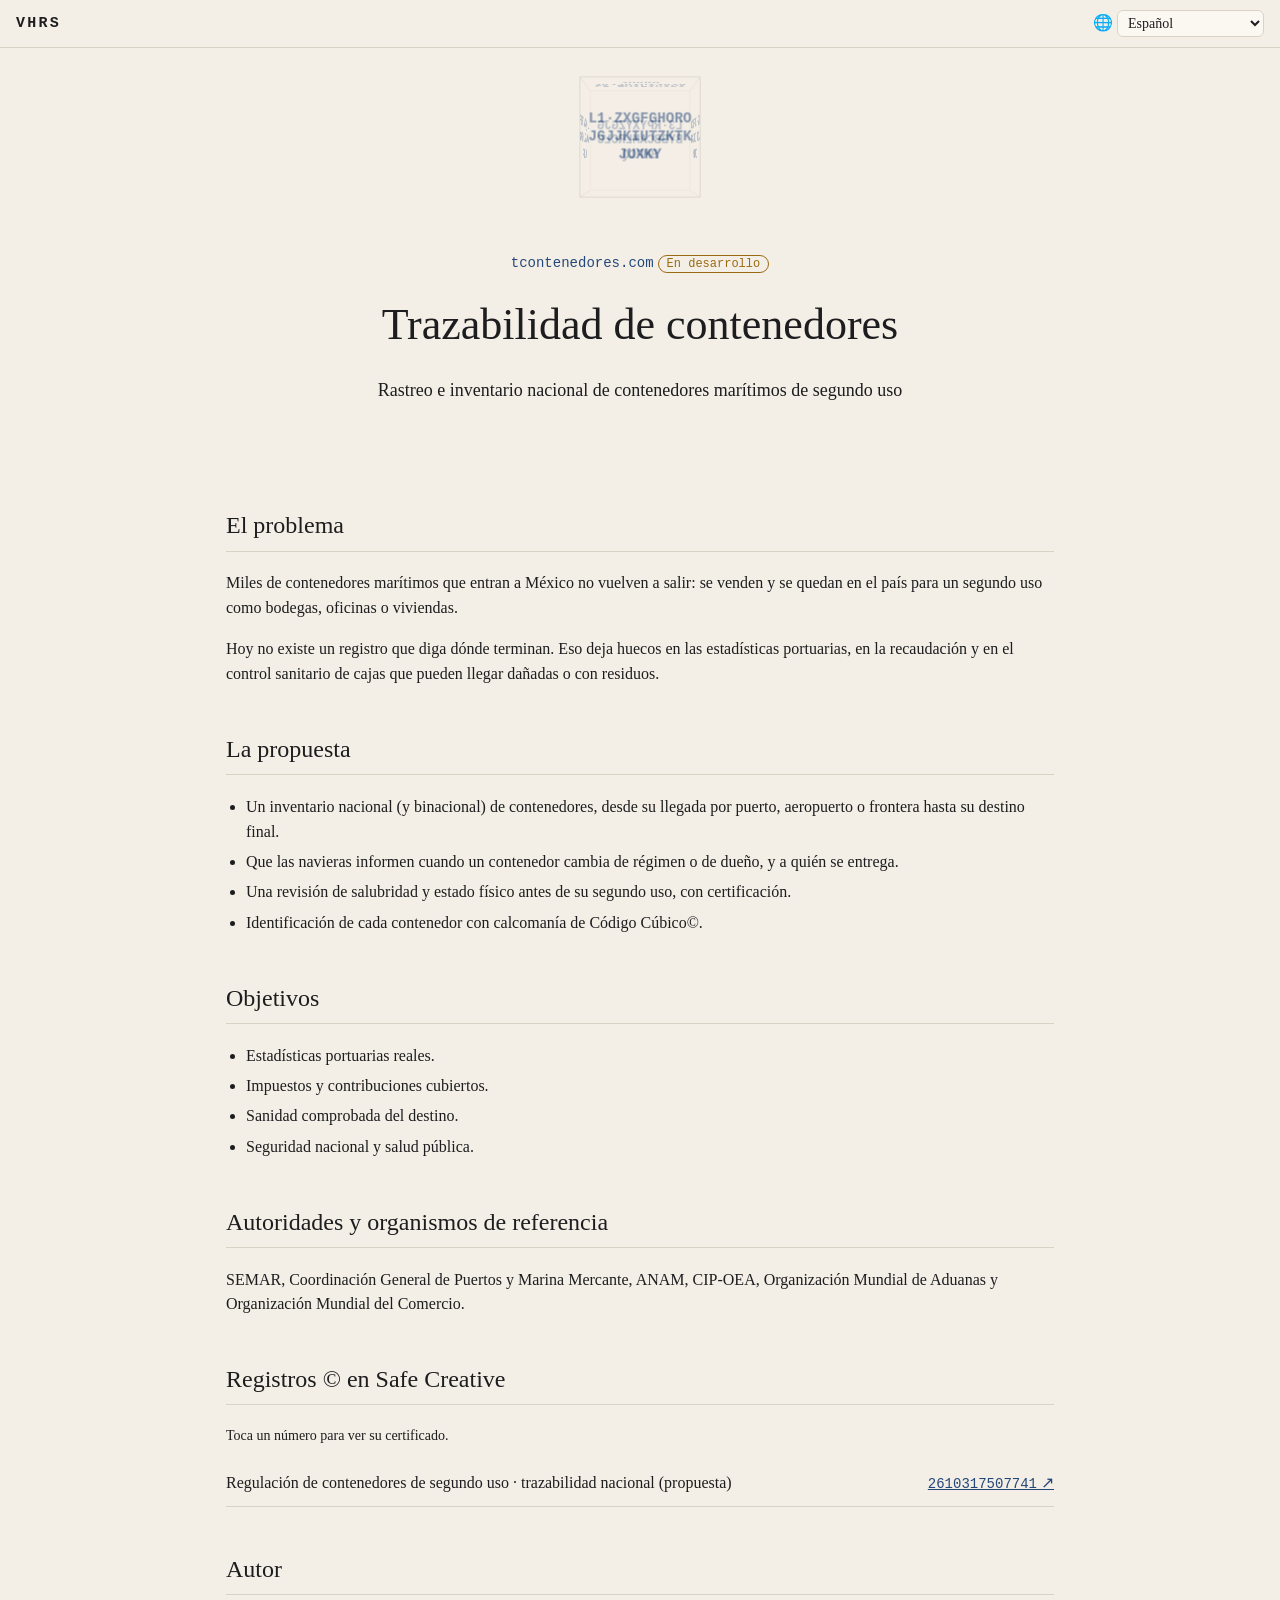
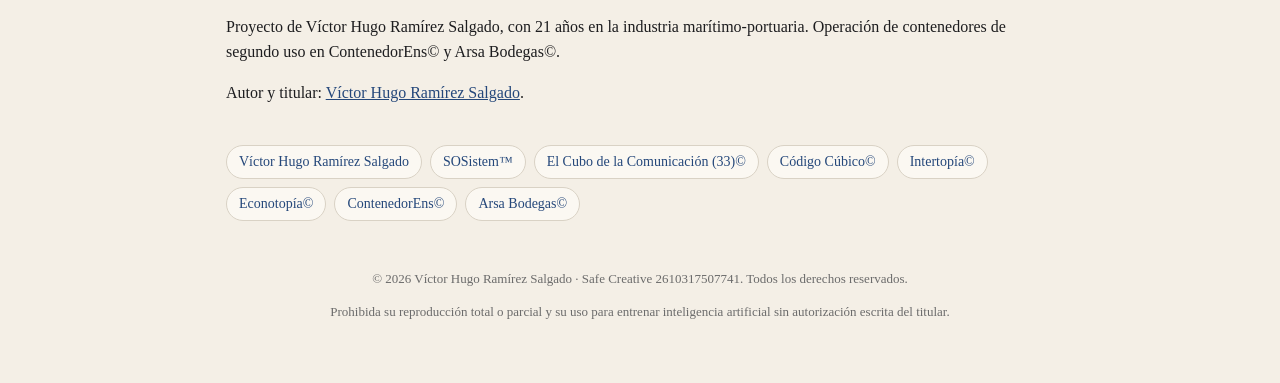
==== index.html @ fba33b01 "Sitio completo de tcontenedores: información del proyecto, registros © en Safe Creative, Morse, idio" ====
<!doctype html>
<html lang="es">
<head>
<meta charset="utf-8">
<meta name="viewport" content="width=device-width,initial-scale=1">
<title>Trazabilidad de contenedores</title>
<meta name="description" content="Trazabilidad de contenedores: propuesta de sistema nacional de rastreo e inventario de contenedores marítimos no retornados (segundo uso) en México. Obra de Víctor Hugo Ramírez Salgado.">
<meta name="author" content="Víctor Hugo Ramírez Salgado">
<link rel="canonical" href="https://tcontenedores.com/">
<meta property="og:type" content="website"><meta property="og:url" content="https://tcontenedores.com/">
<meta property="og:title" content="Trazabilidad de contenedores"><meta property="og:description" content="Rastreo e inventario nacional de contenedores marítimos de segundo uso">
<meta name="twitter:card" content="summary">
<link rel="stylesheet" href="estilo.css">
<script type="application/ld+json">{"@context": "https://schema.org", "@type": "CreativeWork", "name": "Trazabilidad de contenedores", "description": "Trazabilidad de contenedores: propuesta de sistema nacional de rastreo e inventario de contenedores marítimos no retornados (segundo uso) en México. Obra de Víctor Hugo Ramírez Salgado.", "url": "https://tcontenedores.com/", "author": {"@type": "Person", "name": "Víctor Hugo Ramírez Salgado", "url": "https://victorhugoramirezsalgado.com"}, "copyrightHolder": {"@type": "Person", "name": "Víctor Hugo Ramírez Salgado"}, "copyrightYear": 2026, "inLanguage": "es"}</script>
</head>
<body>
<header class="barra">
  <a class="marca" href="https://victorhugoramirezsalgado.com" title="Panel del autor">VHRS</a>
  <label class="idioma">🌐 <select id="idioma" aria-label="Idioma"><option value="">Español</option>
<optgroup label="ONU"><option value="en">English</option><option value="fr">Français</option><option value="ar">العربية</option><option value="zh-CN">中文</option><option value="ru">Русский</option></optgroup>
<optgroup label="Europa"><option value="pt">Português</option><option value="de">Deutsch</option><option value="it">Italiano</option><option value="nl">Nederlands</option><option value="pl">Polski</option><option value="uk">Українська</option><option value="el">Ελληνικά</option><option value="sv">Svenska</option><option value="ro">Română</option><option value="ca">Català</option><option value="eu">Euskara</option><option value="gl">Galego</option></optgroup>
<optgroup label="Asia"><option value="ja">日本語</option><option value="ko">한국어</option><option value="hi">हिन्दी</option><option value="vi">Tiếng Việt</option><option value="th">ไทย</option><option value="id">Bahasa Indonesia</option><option value="tr">Türkçe</option><option value="he">עברית</option><option value="fa">فارسی</option></optgroup>
<optgroup label="Regionales"><option value="yua">Maya yucateco</option><option value="nhe">Náhuatl</option></optgroup></select></label>
</header>
<main data-nombre="Trazabilidad de contenedores">
  <section class="portada">
    <div class="esc"><div class="cubo"><div class="cara"></div><div class="cara"></div><div class="cara"></div><div class="cara"></div><div class="cara"></div><div class="cara"></div></div></div>
    <p><code>tcontenedores.com</code> <span class="estatus dev">En desarrollo</span></p>
    <h1 data-morse="TRAZABILIDAD" title="Toca para oír en Morse">Trazabilidad de contenedores</h1>
    <p class="lema">Rastreo e inventario nacional de contenedores marítimos de segundo uso</p>
    <p class="morse-linea" id="morse" aria-live="polite"></p>
  </section>
  <section><h2>El problema</h2><p>Miles de contenedores marítimos que entran a México no vuelven a salir: se venden y se quedan en el país para un segundo uso como bodegas, oficinas o viviendas.</p><p>Hoy no existe un registro que diga dónde terminan. Eso deja huecos en las estadísticas portuarias, en la recaudación y en el control sanitario de cajas que pueden llegar dañadas o con residuos.</p></section><section><h2>La propuesta</h2><ul class="puntos"><li>Un inventario nacional (y binacional) de contenedores, desde su llegada por puerto, aeropuerto o frontera hasta su destino final.</li><li>Que las navieras informen cuando un contenedor cambia de régimen o de dueño, y a quién se entrega.</li><li>Una revisión de salubridad y estado físico antes de su segundo uso, con certificación.</li><li>Identificación de cada contenedor con calcomanía de Código Cúbico©.</li></ul></section><section><h2>Objetivos</h2><ul class="puntos"><li>Estadísticas portuarias reales.</li><li>Impuestos y contribuciones cubiertos.</li><li>Sanidad comprobada del destino.</li><li>Seguridad nacional y salud pública.</li></ul></section><section><h2>Autoridades y organismos de referencia</h2><p>SEMAR, Coordinación General de Puertos y Marina Mercante, ANAM, CIP-OEA, Organización Mundial de Aduanas y Organización Mundial del Comercio.</p></section>
  <section><h2>Registros © en Safe Creative</h2>
    <p class="nota">Toca un número para ver su certificado.</p>
    <ul class="tabla"><li><span>Regulación de contenedores de segundo uso · trazabilidad nacional (propuesta)</span><a href="https://www.safecreative.org/work/2610317507741" target="_blank" rel="noopener"><code>2610317507741</code> ↗</a></li></ul></section>
  <section><h2>Autor</h2>
    <p>Proyecto de Víctor Hugo Ramírez Salgado, con 21 años en la industria marítimo-portuaria. Operación de contenedores de segundo uso en ContenedorEns© y Arsa Bodegas©.</p>
    <p>Autor y titular: <a href="https://victorhugoramirezsalgado.com">Víctor Hugo Ramírez Salgado</a>.</p></section>
  <nav class="red" aria-label="Proyectos relacionados"><a href="https://victorhugoramirezsalgado.com">Víctor Hugo Ramírez Salgado</a><a href="https://sosistem.com">SOSistem™</a><a href="https://cubo33.com">El Cubo de la Comunicación (33)©</a><a href="https://codigocubico.com">Código Cúbico©</a><a href="https://xn--intertopa-n5a.com">Intertopía©</a><a href="https://xn--econotopa-n5a.com">Econotopía©</a><a href="https://contenedorens.com">ContenedorEns©</a><a href="https://arsabodegas.com">Arsa Bodegas©</a></nav>
  <footer>
    <p>© 2026 Víctor Hugo Ramírez Salgado · Safe Creative 2610317507741. Todos los derechos reservados.</p>
    <p>Prohibida su reproducción total o parcial y su uso para entrenar inteligencia artificial sin autorización escrita del titular.</p>
  </footer>
</main>
<script src="cubo.js"></script>
<script src="sitio.js"></script>
</body>
</html>
---- estilo.css ----
/* © 2026 Víctor Hugo Ramírez Salgado */
:root{--bg:#f4efe6;--ink:#1d1d1f;--mut:#6b6b6b;--acc:#24477a;--line:#d9d2c5;--card:#fbf8f2;--ok:#2f7d4f;--dev:#9a6a12;--prep:#6b6b6b}
@media (prefers-color-scheme:dark){:root{--bg:#14171a;--ink:#eceae4;--mut:#9a9a9a;--acc:#8fb0e0;--line:#2c3036;--card:#1b1f23;--ok:#6fc496;--dev:#e0b25c;--prep:#9a9a9a}}
*{box-sizing:border-box}
html{scroll-behavior:smooth}
body{margin:0;background:var(--bg);color:var(--ink);font:16px/1.55 Georgia,serif}
a{color:var(--acc)}
.barra{position:sticky;top:0;z-index:5;display:flex;justify-content:space-between;align-items:center;padding:10px 16px;background:color-mix(in srgb,var(--bg) 90%,transparent);backdrop-filter:blur(6px);border-bottom:1px solid var(--line)}
.marca{font:600 15px ui-monospace,monospace;letter-spacing:.15em;cursor:pointer}
.idioma select{font:inherit;font-size:14px;background:var(--card);color:var(--ink);border:1px solid var(--line);border-radius:6px;padding:4px 6px;max-width:160px}
main{max-width:860px;margin:0 auto;padding:0 16px 48px}
.portada{text-align:center;padding:28px 0 8px}
h1{font-weight:400;font-size:clamp(28px,6vw,44px);margin:.2em 0;cursor:pointer}
h2{font-weight:400;font-size:24px;border-bottom:1px solid var(--line);padding-bottom:6px;margin-top:44px}
h3{font-size:17px;margin:0;cursor:pointer}
p{color:var(--mut)}
.morse-linea{font:13px ui-monospace,monospace;color:var(--acc);min-height:1.5em;word-break:break-word}
.pestanas{display:flex;flex-wrap:wrap;justify-content:center;gap:8px;margin-top:12px}
.pestanas a{text-decoration:none;border:1px solid var(--line);border-radius:999px;padding:5px 12px;font-size:14px;background:var(--card)}
.esc{perspective:600px;height:150px;margin:8px auto 16px}
.cubo{width:110px;height:110px;margin:auto;position:relative;transform-style:preserve-3d;animation:g 18s linear infinite}
.cara{position:absolute;inset:0;border:1px solid var(--line);display:grid;place-items:center;font:600 13px/1.2 ui-monospace,monospace;color:var(--acc);opacity:.55;background:color-mix(in srgb,var(--bg) 85%,transparent);word-break:break-all;padding:6px}
@keyframes g{to{transform:rotateX(360deg) rotateY(720deg)}}
@media (prefers-reduced-motion:reduce){.cubo{animation:none}}
.rejilla{display:grid;grid-template-columns:repeat(auto-fill,minmax(240px,1fr));gap:12px}
.tarjeta{background:var(--card);border:1px solid var(--line);border-radius:10px;padding:14px}
.tarjeta p{margin:.4em 0 .6em;font-size:15px}
.cab{display:flex;justify-content:space-between;align-items:baseline;gap:8px}
.estatus{font:12px ui-monospace,monospace;white-space:nowrap;border:1px solid currentColor;border-radius:999px;padding:1px 8px}
.estatus.ok{color:var(--ok)}.estatus.dev{color:var(--dev)}.estatus.prep{color:var(--prep)}
.linea{list-style:none;padding:0;margin:0}
.linea li{display:grid;grid-template-columns:120px 1fr;gap:12px;padding:10px 0;border-bottom:1px solid var(--line)}
.linea b{font:600 14px ui-monospace,monospace;color:var(--acc)}
.tabla{list-style:none;padding:0;margin:0}
.tabla li{display:flex;justify-content:space-between;flex-wrap:wrap;gap:8px;padding:10px 0;border-bottom:1px solid var(--line)}
.nota{font-size:14px}
code{color:var(--acc);font-size:14px}
footer{margin-top:48px;font-size:13px;text-align:center}
@media (max-width:520px){.linea li{grid-template-columns:1fr;gap:2px}}
.prensa li{align-items:flex-start}.prensa small{color:var(--mut)}
.marca{color:var(--ink);text-decoration:none}
.lema{font-size:18px}
section>p{color:var(--ink)}
.puntos{padding-left:20px;margin:.4em 0}.puntos li{margin:.35em 0}
.red{display:flex;flex-wrap:wrap;gap:8px;margin-top:40px}
.red a{text-decoration:none;border:1px solid var(--line);border-radius:999px;padding:5px 12px;font-size:14px;background:var(--card)}
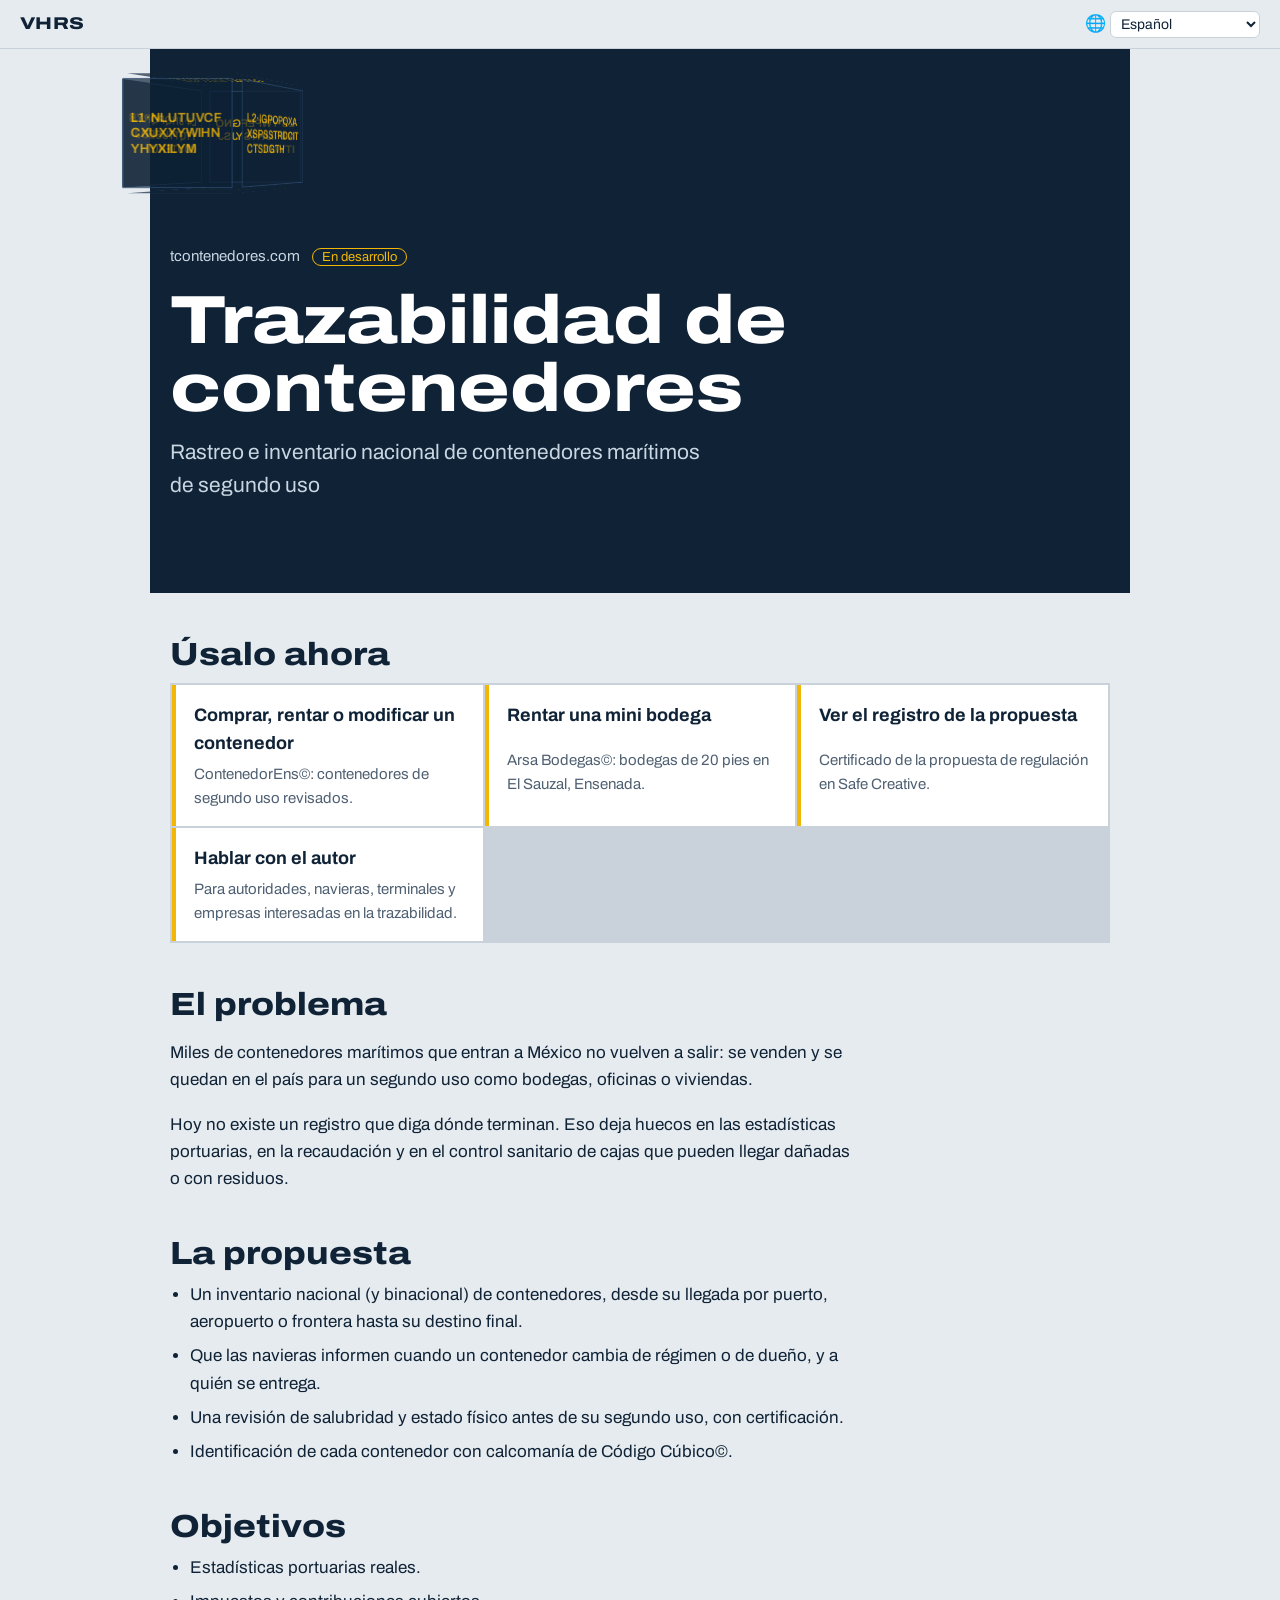
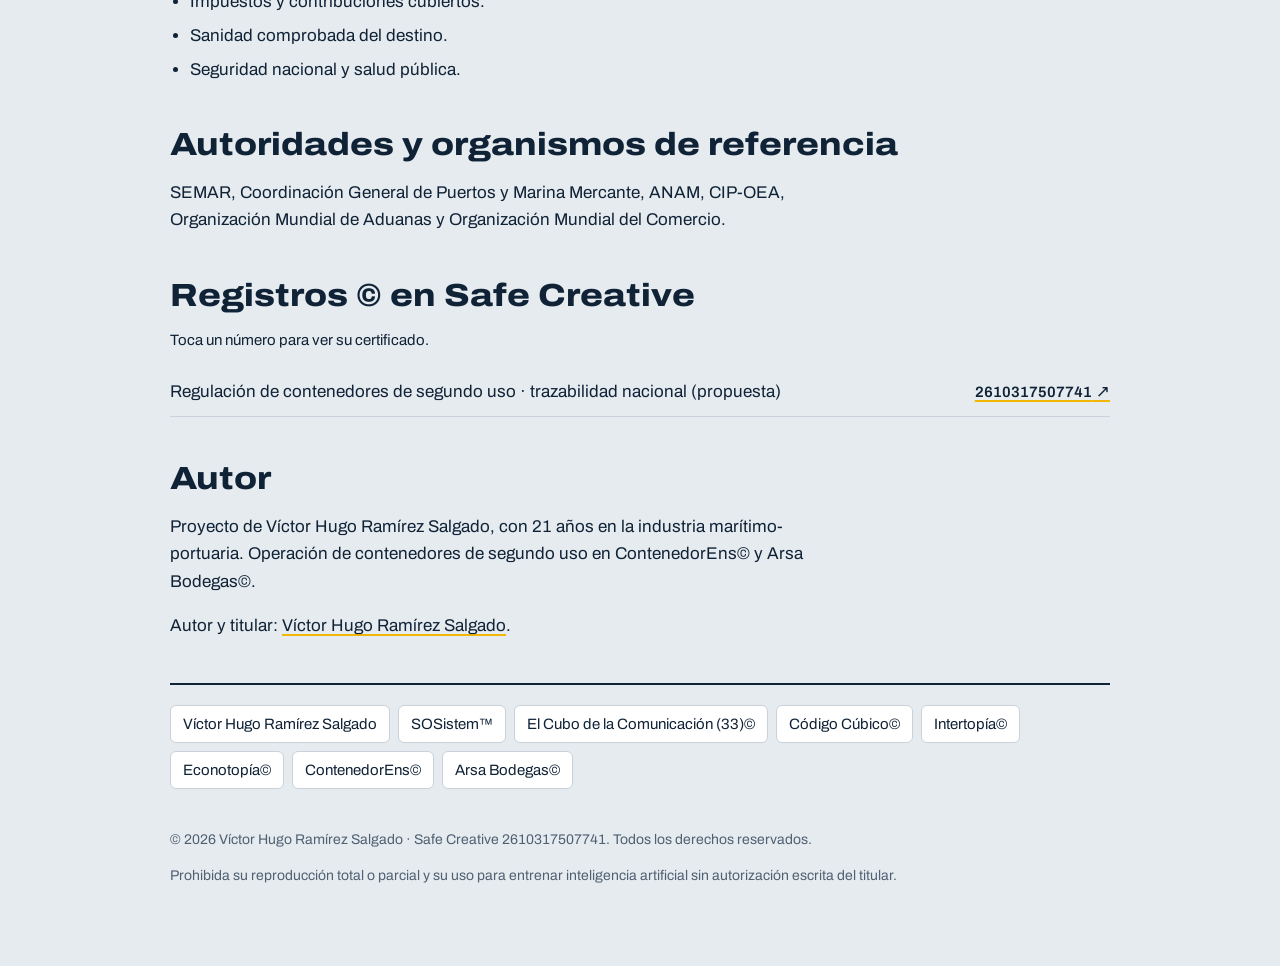
==== commit 4f1cbd4b: "Sitio conectado con las herramientas reales del proyecto («Úsalo ahora») y nueva identidad visual de" ====
--- a/index.html
+++ b/index.html
@@ -10,6 +10,7 @@
 <meta property="og:type" content="website"><meta property="og:url" content="https://tcontenedores.com/">
 <meta property="og:title" content="Trazabilidad de contenedores"><meta property="og:description" content="Rastreo e inventario nacional de contenedores marítimos de segundo uso">
 <meta name="twitter:card" content="summary">
+<link rel="preconnect" href="https://fonts.googleapis.com"><link href="https://fonts.googleapis.com/css2?family=Archivo:wdth,wght@100..125,400..800&display=swap" rel="stylesheet">
 <link rel="stylesheet" href="estilo.css">
 <script type="application/ld+json">{"@context": "https://schema.org", "@type": "CreativeWork", "name": "Trazabilidad de contenedores", "description": "Trazabilidad de contenedores: propuesta de sistema nacional de rastreo e inventario de contenedores marítimos no retornados (segundo uso) en México. Obra de Víctor Hugo Ramírez Salgado.", "url": "https://tcontenedores.com/", "author": {"@type": "Person", "name": "Víctor Hugo Ramírez Salgado", "url": "https://victorhugoramirezsalgado.com"}, "copyrightHolder": {"@type": "Person", "name": "Víctor Hugo Ramírez Salgado"}, "copyrightYear": 2026, "inLanguage": "es"}</script>
 </head>
@@ -30,6 +31,7 @@
     <p class="lema">Rastreo e inventario nacional de contenedores marítimos de segundo uso</p>
     <p class="morse-linea" id="morse" aria-live="polite"></p>
   </section>
+  <section class="usar"><h2>Úsalo ahora</h2><div class="herr"><a class="herr-i" href="https://contenedorens.com" target="_blank" rel="noopener"><b>Comprar, rentar o modificar un contenedor</b><span>ContenedorEns©: contenedores de segundo uso revisados.</span></a><a class="herr-i" href="https://arsabodegas.com" target="_blank" rel="noopener"><b>Rentar una mini bodega</b><span>Arsa Bodegas©: bodegas de 20 pies en El Sauzal, Ensenada.</span></a><a class="herr-i" href="https://www.safecreative.org/work/2610317507741" target="_blank" rel="noopener"><b>Ver el registro de la propuesta</b><span>Certificado de la propuesta de regulación en Safe Creative.</span></a><a class="herr-i" href="https://victorhugoramirezsalgado.com/cv/" target="_blank" rel="noopener"><b>Hablar con el autor</b><span>Para autoridades, navieras, terminales y empresas interesadas en la trazabilidad.</span></a></div></section>
   <section><h2>El problema</h2><p>Miles de contenedores marítimos que entran a México no vuelven a salir: se venden y se quedan en el país para un segundo uso como bodegas, oficinas o viviendas.</p><p>Hoy no existe un registro que diga dónde terminan. Eso deja huecos en las estadísticas portuarias, en la recaudación y en el control sanitario de cajas que pueden llegar dañadas o con residuos.</p></section><section><h2>La propuesta</h2><ul class="puntos"><li>Un inventario nacional (y binacional) de contenedores, desde su llegada por puerto, aeropuerto o frontera hasta su destino final.</li><li>Que las navieras informen cuando un contenedor cambia de régimen o de dueño, y a quién se entrega.</li><li>Una revisión de salubridad y estado físico antes de su segundo uso, con certificación.</li><li>Identificación de cada contenedor con calcomanía de Código Cúbico©.</li></ul></section><section><h2>Objetivos</h2><ul class="puntos"><li>Estadísticas portuarias reales.</li><li>Impuestos y contribuciones cubiertos.</li><li>Sanidad comprobada del destino.</li><li>Seguridad nacional y salud pública.</li></ul></section><section><h2>Autoridades y organismos de referencia</h2><p>SEMAR, Coordinación General de Puertos y Marina Mercante, ANAM, CIP-OEA, Organización Mundial de Aduanas y Organización Mundial del Comercio.</p></section>
   <section><h2>Registros © en Safe Creative</h2>
     <p class="nota">Toca un número para ver su certificado.</p>
--- a/estilo.css
+++ b/estilo.css
@@ -1,46 +1,53 @@
-/* © 2026 Víctor Hugo Ramírez Salgado */
-:root{--bg:#f4efe6;--ink:#1d1d1f;--mut:#6b6b6b;--acc:#24477a;--line:#d9d2c5;--card:#fbf8f2;--ok:#2f7d4f;--dev:#9a6a12;--prep:#6b6b6b}
-@media (prefers-color-scheme:dark){:root{--bg:#14171a;--ink:#eceae4;--mut:#9a9a9a;--acc:#8fb0e0;--line:#2c3036;--card:#1b1f23;--ok:#6fc496;--dev:#e0b25c;--prep:#9a9a9a}}
+/* © 2026 Víctor Hugo Ramírez Salgado — estilo común de los sitios de proyecto (misma identidad que vhrs.com) */
+:root{--marino:#0F2236;--senal:#F2B705;--acero:#7D8C9C;--bg:#E6EBEF;--ink:#0F2236;--mut:#4F6072;--acc:#0F2236;--line:#C9D2DA;--card:#FFFFFF;--ok:#1F8A5B;--dev:#B07A00;--prep:#7D8C9C}
+@media (prefers-color-scheme:dark){:root{--bg:#0B1A2A;--ink:#E6EBEF;--mut:#9AA8B6;--acc:#E6EBEF;--line:#24394F;--card:#11263B;--ok:#5FD39C;--dev:#F2B705;--prep:#9AA8B6}}
 *{box-sizing:border-box}
-html{scroll-behavior:smooth}
-body{margin:0;background:var(--bg);color:var(--ink);font:16px/1.55 Georgia,serif}
-a{color:var(--acc)}
-.barra{position:sticky;top:0;z-index:5;display:flex;justify-content:space-between;align-items:center;padding:10px 16px;background:color-mix(in srgb,var(--bg) 90%,transparent);backdrop-filter:blur(6px);border-bottom:1px solid var(--line)}
-.marca{font:600 15px ui-monospace,monospace;letter-spacing:.15em;cursor:pointer}
-.idioma select{font:inherit;font-size:14px;background:var(--card);color:var(--ink);border:1px solid var(--line);border-radius:6px;padding:4px 6px;max-width:160px}
-main{max-width:860px;margin:0 auto;padding:0 16px 48px}
-.portada{text-align:center;padding:28px 0 8px}
-h1{font-weight:400;font-size:clamp(28px,6vw,44px);margin:.2em 0;cursor:pointer}
-h2{font-weight:400;font-size:24px;border-bottom:1px solid var(--line);padding-bottom:6px;margin-top:44px}
-h3{font-size:17px;margin:0;cursor:pointer}
+html{scroll-behavior:smooth;-webkit-text-size-adjust:100%}
+body{margin:0;background:var(--bg);color:var(--ink);font:400 17px/1.6 "Archivo",system-ui,sans-serif;font-variant-numeric:tabular-nums}
+a{color:inherit;text-decoration-color:var(--senal);text-decoration-thickness:2px;text-underline-offset:3px}
+a:focus-visible,select:focus-visible{outline:3px solid var(--senal);outline-offset:2px}
+.barra{position:sticky;top:0;z-index:5;display:flex;justify-content:space-between;align-items:center;padding:10px 20px;background:color-mix(in srgb,var(--bg) 88%,transparent);backdrop-filter:blur(10px);border-bottom:1px solid var(--line)}
+.marca{font-weight:800;font-stretch:125%;letter-spacing:.02em;color:var(--ink);text-decoration:none;cursor:pointer}
+.idioma select{font:inherit;font-size:14px;background:var(--card);color:var(--ink);border:1px solid var(--line);border-radius:6px;padding:4px 6px;max-width:150px}
+main{max-width:980px;margin:0 auto;padding:0 20px 64px}
+/* Portada en azul marino, con el cubo girando */
+.portada{margin:0 -20px;padding:36px 20px 40px;background:var(--marino);color:#fff;text-align:left}
+.portada code{color:#C9D6E2;font-family:inherit;font-size:15px}
+.portada .estatus{margin-left:8px}
+.portada .estatus.ok{color:#5FD39C}.portada .estatus.dev{color:var(--senal)}.portada .estatus.prep{color:#C9D6E2}
+h1{font-weight:800;font-stretch:122%;font-size:clamp(34px,7vw,68px);line-height:1;margin:.2em 0;cursor:pointer}
+.lema{font-size:clamp(17px,2.4vw,21px);color:#C9D6E2!important;max-width:46ch;margin:12px 0 0}
+.morse-linea{color:var(--senal)!important;font-size:14px;min-height:1.6em;word-break:break-word}
+h2{font-weight:800;font-stretch:115%;font-size:clamp(24px,3.6vw,32px);line-height:1.1;margin:44px 0 10px}
+h3{font-size:18px;margin:0;cursor:pointer}
 p{color:var(--mut)}
-.morse-linea{font:13px ui-monospace,monospace;color:var(--acc);min-height:1.5em;word-break:break-word}
-.pestanas{display:flex;flex-wrap:wrap;justify-content:center;gap:8px;margin-top:12px}
-.pestanas a{text-decoration:none;border:1px solid var(--line);border-radius:999px;padding:5px 12px;font-size:14px;background:var(--card)}
-.esc{perspective:600px;height:150px;margin:8px auto 16px}
-.cubo{width:110px;height:110px;margin:auto;position:relative;transform-style:preserve-3d;animation:g 18s linear infinite}
-.cara{position:absolute;inset:0;border:1px solid var(--line);display:grid;place-items:center;font:600 13px/1.2 ui-monospace,monospace;color:var(--acc);opacity:.55;background:color-mix(in srgb,var(--bg) 85%,transparent);word-break:break-all;padding:6px}
+section>p{color:var(--ink);max-width:68ch}
+.esc{perspective:600px;height:140px;margin:0 0 12px}
+.cubo{width:100px;height:100px;position:relative;transform-style:preserve-3d;animation:g 18s linear infinite}
+.cara{position:absolute;inset:0;border:1px solid #2B4A6B;display:grid;place-items:center;font:600 12px/1.2 "Archivo",sans-serif;color:var(--senal);opacity:.8;background:rgba(15,34,54,.85);word-break:break-all;padding:6px}
 @keyframes g{to{transform:rotateX(360deg) rotateY(720deg)}}
 @media (prefers-reduced-motion:reduce){.cubo{animation:none}}
+/* Úsalo ahora: herramientas reales */
+.herr{display:grid;grid-template-columns:repeat(auto-fill,minmax(250px,1fr));gap:2px;background:var(--line);border:2px solid var(--line)}
+.herr-i{display:grid;gap:4px;background:var(--card);padding:16px 18px;text-decoration:none;border-left:4px solid var(--senal)}
+.herr-i b{font-size:18px}
+.herr-i span{color:var(--mut);font-size:15px}
+.herr-i:hover{background:color-mix(in srgb,var(--senal) 14%,var(--card))}
+.estatus{font-size:13px;white-space:nowrap;border:1.5px solid currentColor;border-radius:999px;padding:1px 9px}
+.estatus.ok{color:var(--ok)}.estatus.dev{color:var(--dev)}.estatus.prep{color:var(--prep)}
+.tabla{list-style:none;padding:0;margin:0}
+.tabla li{display:flex;justify-content:space-between;align-items:baseline;flex-wrap:wrap;gap:6px 16px;padding:11px 0;border-bottom:1px solid var(--line)}
+.tabla code{font-family:inherit;font-weight:600;font-size:15px}
+.nota{font-size:15px}
+.puntos{padding-left:20px;margin:.4em 0;max-width:68ch}.puntos li{margin:.4em 0}
+.red{display:flex;flex-wrap:wrap;gap:8px;margin-top:44px;padding-top:20px;border-top:2px solid var(--ink)}
+.red a{text-decoration:none;border:1.5px solid var(--line);border-radius:6px;padding:6px 12px;font-size:15px;background:var(--card)}
+.red a:hover{border-color:var(--senal)}
+footer{margin-top:40px;font-size:14px;color:var(--mut)}
+/* compatibilidad con páginas anteriores */
 .rejilla{display:grid;grid-template-columns:repeat(auto-fill,minmax(240px,1fr));gap:12px}
-.tarjeta{background:var(--card);border:1px solid var(--line);border-radius:10px;padding:14px}
-.tarjeta p{margin:.4em 0 .6em;font-size:15px}
+.tarjeta{background:var(--card);border:1px solid var(--line);padding:14px}
 .cab{display:flex;justify-content:space-between;align-items:baseline;gap:8px}
-.estatus{font:12px ui-monospace,monospace;white-space:nowrap;border:1px solid currentColor;border-radius:999px;padding:1px 8px}
-.estatus.ok{color:var(--ok)}.estatus.dev{color:var(--dev)}.estatus.prep{color:var(--prep)}
-.linea{list-style:none;padding:0;margin:0}
-.linea li{display:grid;grid-template-columns:120px 1fr;gap:12px;padding:10px 0;border-bottom:1px solid var(--line)}
-.linea b{font:600 14px ui-monospace,monospace;color:var(--acc)}
-.tabla{list-style:none;padding:0;margin:0}
-.tabla li{display:flex;justify-content:space-between;flex-wrap:wrap;gap:8px;padding:10px 0;border-bottom:1px solid var(--line)}
-.nota{font-size:14px}
-code{color:var(--acc);font-size:14px}
-footer{margin-top:48px;font-size:13px;text-align:center}
+.linea{list-style:none;padding:0;margin:0}.linea li{display:grid;grid-template-columns:120px 1fr;gap:12px;padding:10px 0;border-bottom:1px solid var(--line)}
+.familia{font-size:18px;margin:24px 0 4px;padding-left:12px;border-left:4px solid var(--senal)}
 @media (max-width:520px){.linea li{grid-template-columns:1fr;gap:2px}}
-.prensa li{align-items:flex-start}.prensa small{color:var(--mut)}
-.marca{color:var(--ink);text-decoration:none}
-.lema{font-size:18px}
-section>p{color:var(--ink)}
-.puntos{padding-left:20px;margin:.4em 0}.puntos li{margin:.35em 0}
-.red{display:flex;flex-wrap:wrap;gap:8px;margin-top:40px}
-.red a{text-decoration:none;border:1px solid var(--line);border-radius:999px;padding:5px 12px;font-size:14px;background:var(--card)}
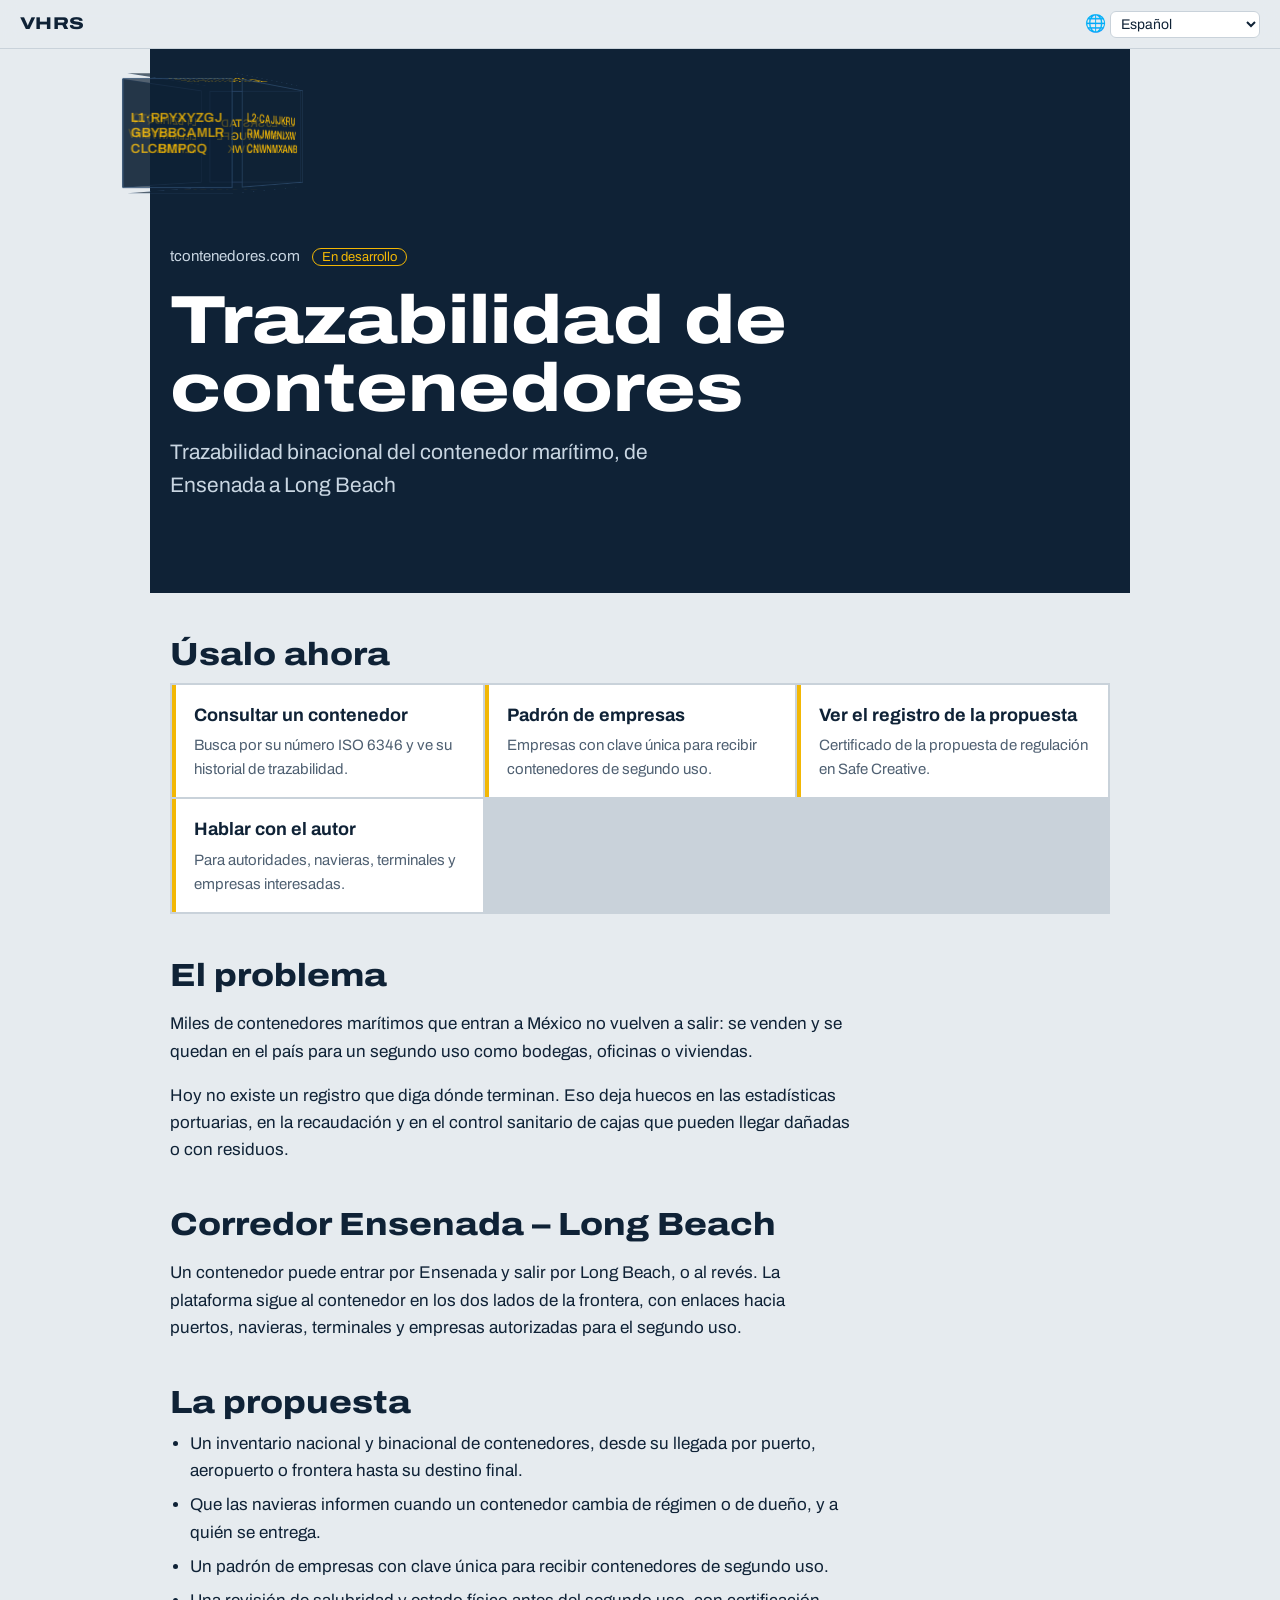
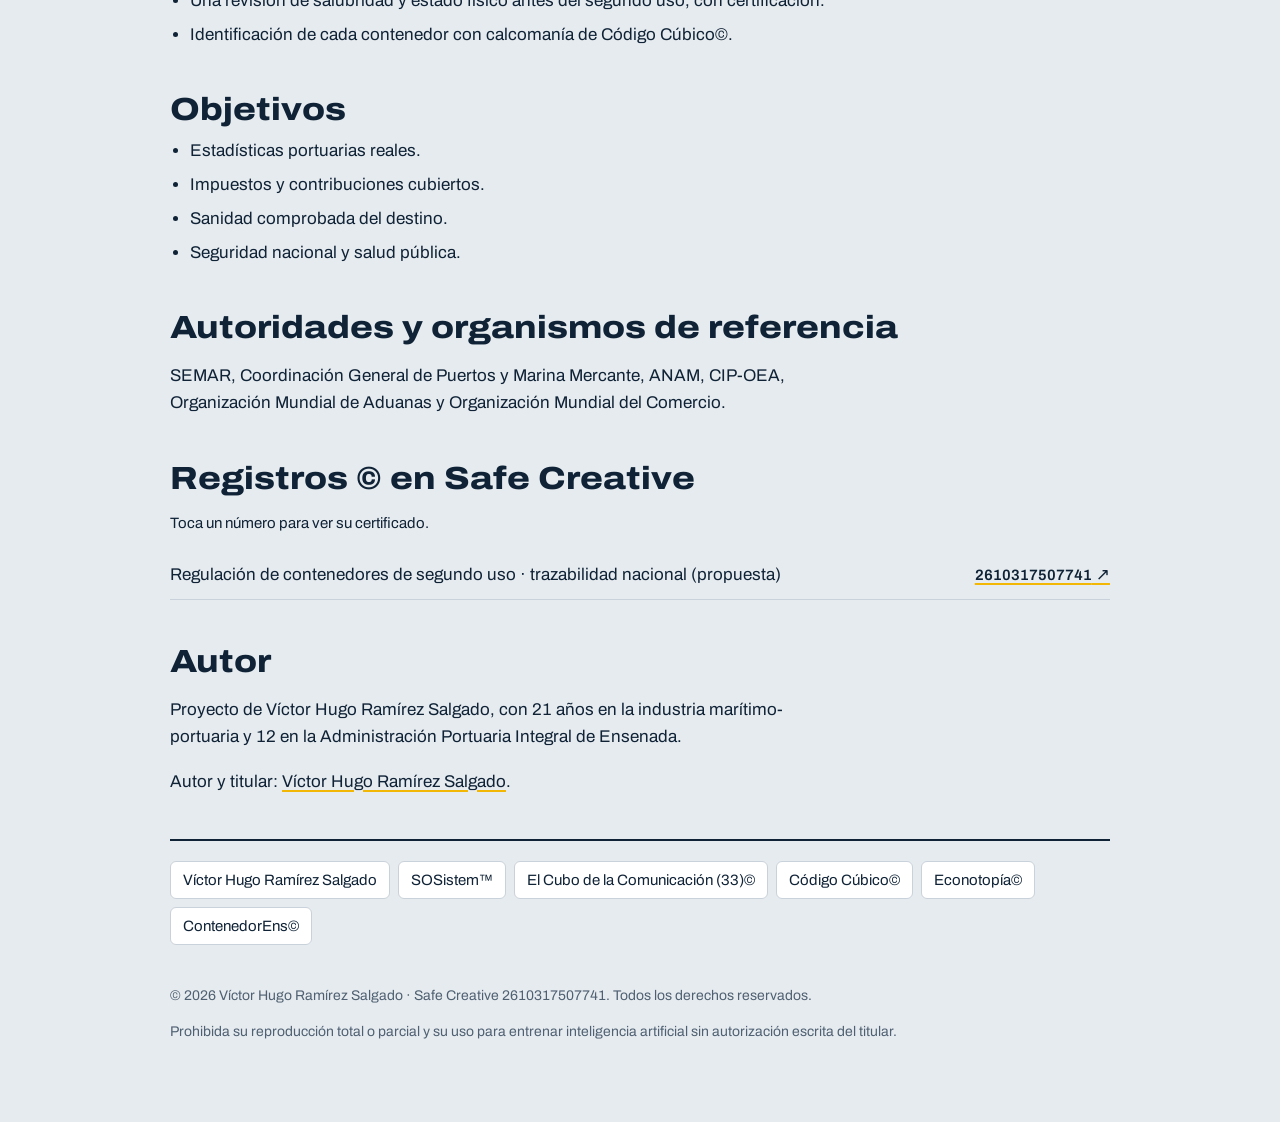
==== commit b297cf87: "Sitio actualizado: enfoque del proyecto y red de sitios Asistencia-IA: Claude (herramienta de asiste" ====
--- a/index.html
+++ b/index.html
@@ -4,15 +4,15 @@
 <meta charset="utf-8">
 <meta name="viewport" content="width=device-width,initial-scale=1">
 <title>Trazabilidad de contenedores</title>
-<meta name="description" content="Trazabilidad de contenedores: propuesta de sistema nacional de rastreo e inventario de contenedores marítimos no retornados (segundo uso) en México. Obra de Víctor Hugo Ramírez Salgado.">
+<meta name="description" content="Trazabilidad de contenedores: sistema y propuesta de rastreo e inventario de contenedores marítimos de segundo uso, con corredor binacional Ensenada–Long Beach. Obra de Víctor Hugo Ramírez Salgado.">
 <meta name="author" content="Víctor Hugo Ramírez Salgado">
 <link rel="canonical" href="https://tcontenedores.com/">
 <meta property="og:type" content="website"><meta property="og:url" content="https://tcontenedores.com/">
-<meta property="og:title" content="Trazabilidad de contenedores"><meta property="og:description" content="Rastreo e inventario nacional de contenedores marítimos de segundo uso">
+<meta property="og:title" content="Trazabilidad de contenedores"><meta property="og:description" content="Trazabilidad binacional del contenedor marítimo, de Ensenada a Long Beach">
 <meta name="twitter:card" content="summary">
 <link rel="preconnect" href="https://fonts.googleapis.com"><link href="https://fonts.googleapis.com/css2?family=Archivo:wdth,wght@100..125,400..800&display=swap" rel="stylesheet">
 <link rel="stylesheet" href="estilo.css">
-<script type="application/ld+json">{"@context": "https://schema.org", "@type": "CreativeWork", "name": "Trazabilidad de contenedores", "description": "Trazabilidad de contenedores: propuesta de sistema nacional de rastreo e inventario de contenedores marítimos no retornados (segundo uso) en México. Obra de Víctor Hugo Ramírez Salgado.", "url": "https://tcontenedores.com/", "author": {"@type": "Person", "name": "Víctor Hugo Ramírez Salgado", "url": "https://victorhugoramirezsalgado.com"}, "copyrightHolder": {"@type": "Person", "name": "Víctor Hugo Ramírez Salgado"}, "copyrightYear": 2026, "inLanguage": "es"}</script>
+<script type="application/ld+json">{"@context": "https://schema.org", "@type": "CreativeWork", "name": "Trazabilidad de contenedores", "description": "Trazabilidad de contenedores: sistema y propuesta de rastreo e inventario de contenedores marítimos de segundo uso, con corredor binacional Ensenada–Long Beach. Obra de Víctor Hugo Ramírez Salgado.", "url": "https://tcontenedores.com/", "author": {"@type": "Person", "name": "Víctor Hugo Ramírez Salgado", "url": "https://victorhugoramirezsalgado.com"}, "copyrightHolder": {"@type": "Person", "name": "Víctor Hugo Ramírez Salgado"}, "copyrightYear": 2026, "inLanguage": "es"}</script>
 </head>
 <body>
 <header class="barra">
@@ -28,18 +28,18 @@
     <div class="esc"><div class="cubo"><div class="cara"></div><div class="cara"></div><div class="cara"></div><div class="cara"></div><div class="cara"></div><div class="cara"></div></div></div>
     <p><code>tcontenedores.com</code> <span class="estatus dev">En desarrollo</span></p>
     <h1 data-morse="TRAZABILIDAD" title="Toca para oír en Morse">Trazabilidad de contenedores</h1>
-    <p class="lema">Rastreo e inventario nacional de contenedores marítimos de segundo uso</p>
+    <p class="lema">Trazabilidad binacional del contenedor marítimo, de Ensenada a Long Beach</p>
     <p class="morse-linea" id="morse" aria-live="polite"></p>
   </section>
-  <section class="usar"><h2>Úsalo ahora</h2><div class="herr"><a class="herr-i" href="https://contenedorens.com" target="_blank" rel="noopener"><b>Comprar, rentar o modificar un contenedor</b><span>ContenedorEns©: contenedores de segundo uso revisados.</span></a><a class="herr-i" href="https://arsabodegas.com" target="_blank" rel="noopener"><b>Rentar una mini bodega</b><span>Arsa Bodegas©: bodegas de 20 pies en El Sauzal, Ensenada.</span></a><a class="herr-i" href="https://www.safecreative.org/work/2610317507741" target="_blank" rel="noopener"><b>Ver el registro de la propuesta</b><span>Certificado de la propuesta de regulación en Safe Creative.</span></a><a class="herr-i" href="https://victorhugoramirezsalgado.com/cv/" target="_blank" rel="noopener"><b>Hablar con el autor</b><span>Para autoridades, navieras, terminales y empresas interesadas en la trazabilidad.</span></a></div></section>
-  <section><h2>El problema</h2><p>Miles de contenedores marítimos que entran a México no vuelven a salir: se venden y se quedan en el país para un segundo uso como bodegas, oficinas o viviendas.</p><p>Hoy no existe un registro que diga dónde terminan. Eso deja huecos en las estadísticas portuarias, en la recaudación y en el control sanitario de cajas que pueden llegar dañadas o con residuos.</p></section><section><h2>La propuesta</h2><ul class="puntos"><li>Un inventario nacional (y binacional) de contenedores, desde su llegada por puerto, aeropuerto o frontera hasta su destino final.</li><li>Que las navieras informen cuando un contenedor cambia de régimen o de dueño, y a quién se entrega.</li><li>Una revisión de salubridad y estado físico antes de su segundo uso, con certificación.</li><li>Identificación de cada contenedor con calcomanía de Código Cúbico©.</li></ul></section><section><h2>Objetivos</h2><ul class="puntos"><li>Estadísticas portuarias reales.</li><li>Impuestos y contribuciones cubiertos.</li><li>Sanidad comprobada del destino.</li><li>Seguridad nacional y salud pública.</li></ul></section><section><h2>Autoridades y organismos de referencia</h2><p>SEMAR, Coordinación General de Puertos y Marina Mercante, ANAM, CIP-OEA, Organización Mundial de Aduanas y Organización Mundial del Comercio.</p></section>
+  <section class="usar"><h2>Úsalo ahora</h2><div class="herr"><a class="herr-i" href="consulta/" target="_blank" rel="noopener"><b>Consultar un contenedor</b><span>Busca por su número ISO 6346 y ve su historial de trazabilidad.</span></a><a class="herr-i" href="consulta/" target="_blank" rel="noopener"><b>Padrón de empresas</b><span>Empresas con clave única para recibir contenedores de segundo uso.</span></a><a class="herr-i" href="https://www.safecreative.org/work/2610317507741" target="_blank" rel="noopener"><b>Ver el registro de la propuesta</b><span>Certificado de la propuesta de regulación en Safe Creative.</span></a><a class="herr-i" href="https://victorhugoramirezsalgado.com/cv/" target="_blank" rel="noopener"><b>Hablar con el autor</b><span>Para autoridades, navieras, terminales y empresas interesadas.</span></a></div></section>
+  <section><h2>El problema</h2><p>Miles de contenedores marítimos que entran a México no vuelven a salir: se venden y se quedan en el país para un segundo uso como bodegas, oficinas o viviendas.</p><p>Hoy no existe un registro que diga dónde terminan. Eso deja huecos en las estadísticas portuarias, en la recaudación y en el control sanitario de cajas que pueden llegar dañadas o con residuos.</p></section><section><h2>Corredor Ensenada – Long Beach</h2><p>Un contenedor puede entrar por Ensenada y salir por Long Beach, o al revés. La plataforma sigue al contenedor en los dos lados de la frontera, con enlaces hacia puertos, navieras, terminales y empresas autorizadas para el segundo uso.</p></section><section><h2>La propuesta</h2><ul class="puntos"><li>Un inventario nacional y binacional de contenedores, desde su llegada por puerto, aeropuerto o frontera hasta su destino final.</li><li>Que las navieras informen cuando un contenedor cambia de régimen o de dueño, y a quién se entrega.</li><li>Un padrón de empresas con clave única para recibir contenedores de segundo uso.</li><li>Una revisión de salubridad y estado físico antes del segundo uso, con certificación.</li><li>Identificación de cada contenedor con calcomanía de Código Cúbico©.</li></ul></section><section><h2>Objetivos</h2><ul class="puntos"><li>Estadísticas portuarias reales.</li><li>Impuestos y contribuciones cubiertos.</li><li>Sanidad comprobada del destino.</li><li>Seguridad nacional y salud pública.</li></ul></section><section><h2>Autoridades y organismos de referencia</h2><p>SEMAR, Coordinación General de Puertos y Marina Mercante, ANAM, CIP-OEA, Organización Mundial de Aduanas y Organización Mundial del Comercio.</p></section>
   <section><h2>Registros © en Safe Creative</h2>
     <p class="nota">Toca un número para ver su certificado.</p>
     <ul class="tabla"><li><span>Regulación de contenedores de segundo uso · trazabilidad nacional (propuesta)</span><a href="https://www.safecreative.org/work/2610317507741" target="_blank" rel="noopener"><code>2610317507741</code> ↗</a></li></ul></section>
   <section><h2>Autor</h2>
-    <p>Proyecto de Víctor Hugo Ramírez Salgado, con 21 años en la industria marítimo-portuaria. Operación de contenedores de segundo uso en ContenedorEns© y Arsa Bodegas©.</p>
+    <p>Proyecto de Víctor Hugo Ramírez Salgado, con 21 años en la industria marítimo-portuaria y 12 en la Administración Portuaria Integral de Ensenada.</p>
     <p>Autor y titular: <a href="https://victorhugoramirezsalgado.com">Víctor Hugo Ramírez Salgado</a>.</p></section>
-  <nav class="red" aria-label="Proyectos relacionados"><a href="https://victorhugoramirezsalgado.com">Víctor Hugo Ramírez Salgado</a><a href="https://sosistem.com">SOSistem™</a><a href="https://cubo33.com">El Cubo de la Comunicación (33)©</a><a href="https://codigocubico.com">Código Cúbico©</a><a href="https://xn--intertopa-n5a.com">Intertopía©</a><a href="https://xn--econotopa-n5a.com">Econotopía©</a><a href="https://contenedorens.com">ContenedorEns©</a><a href="https://arsabodegas.com">Arsa Bodegas©</a></nav>
+  <nav class="red" aria-label="Proyectos relacionados"><a href="https://victorhugoramirezsalgado.com">Víctor Hugo Ramírez Salgado</a><a href="https://sosistem.com">SOSistem™</a><a href="https://cubo33.com">El Cubo de la Comunicación (33)©</a><a href="https://codigocubico.com">Código Cúbico©</a><a href="https://xn--econotopa-n5a.com">Econotopía©</a><a href="https://contenedorens.com">ContenedorEns©</a></nav>
   <footer>
     <p>© 2026 Víctor Hugo Ramírez Salgado · Safe Creative 2610317507741. Todos los derechos reservados.</p>
     <p>Prohibida su reproducción total o parcial y su uso para entrenar inteligencia artificial sin autorización escrita del titular.</p>
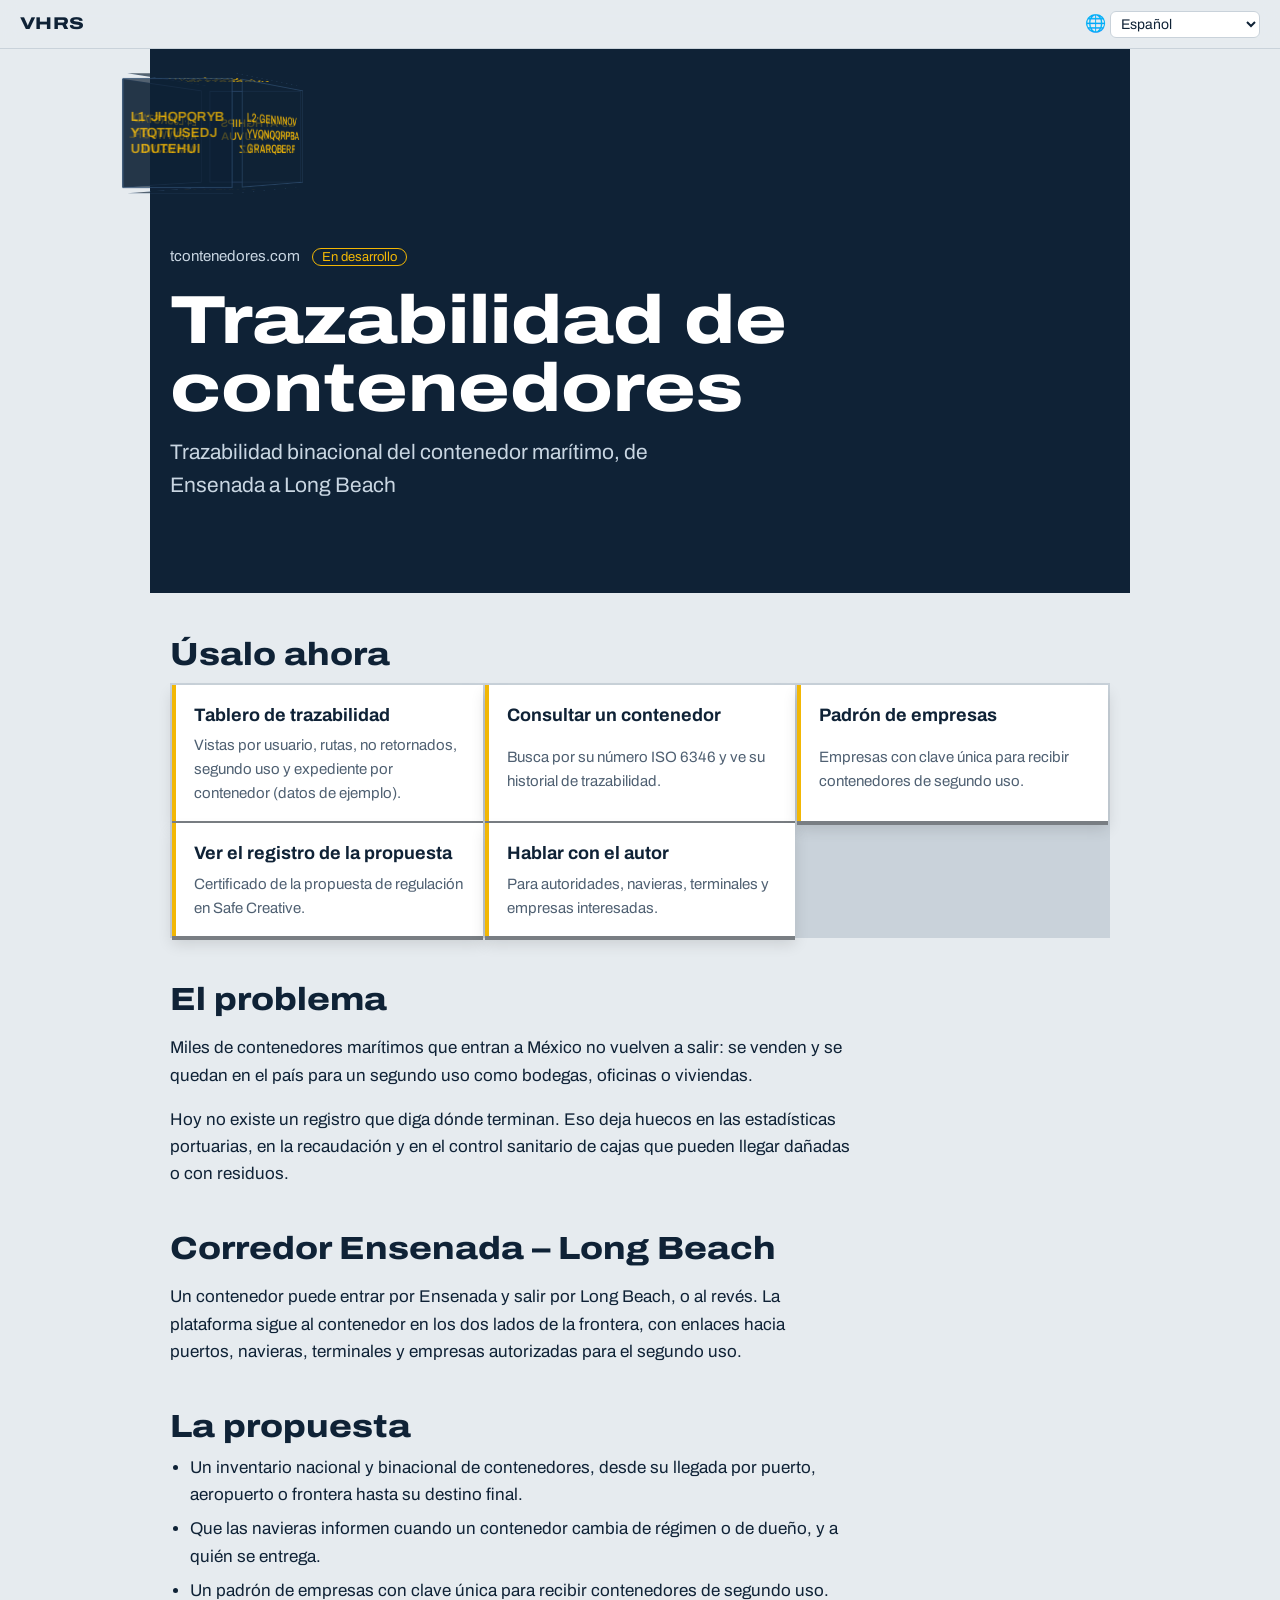
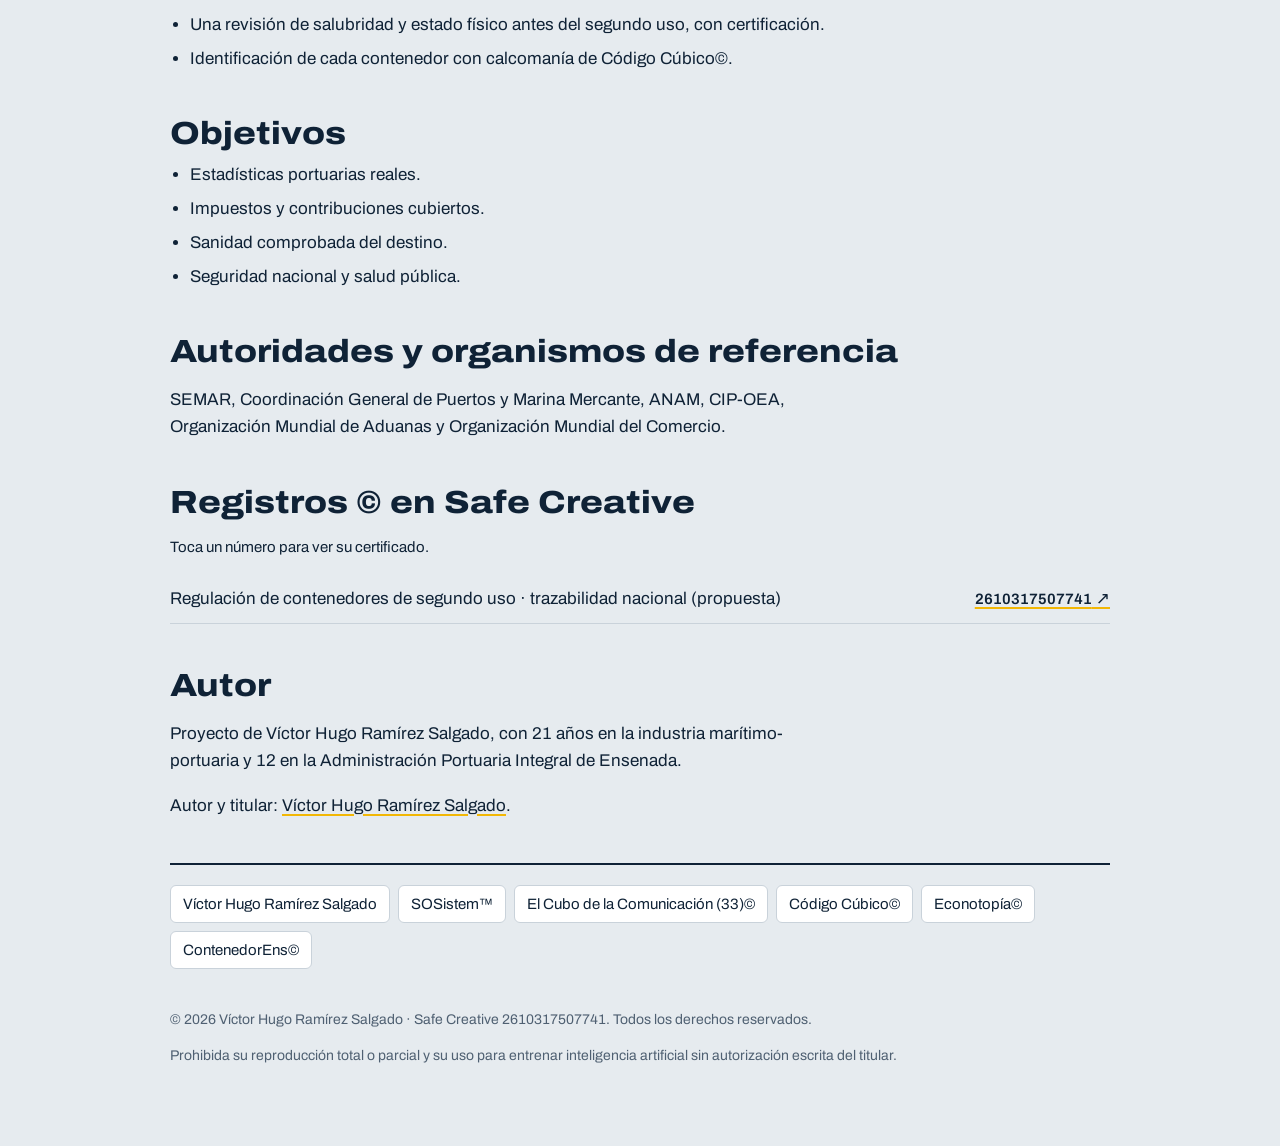
==== commit dd115813: "Tablero de trazabilidad publicado y prototipo del CCTT (Centro de Control de Tráfico Terrestre) - ta" ====
--- a/index.html
+++ b/index.html
@@ -31,7 +31,7 @@
     <p class="lema">Trazabilidad binacional del contenedor marítimo, de Ensenada a Long Beach</p>
     <p class="morse-linea" id="morse" aria-live="polite"></p>
   </section>
-  <section class="usar"><h2>Úsalo ahora</h2><div class="herr"><a class="herr-i" href="consulta/" target="_blank" rel="noopener"><b>Consultar un contenedor</b><span>Busca por su número ISO 6346 y ve su historial de trazabilidad.</span></a><a class="herr-i" href="consulta/" target="_blank" rel="noopener"><b>Padrón de empresas</b><span>Empresas con clave única para recibir contenedores de segundo uso.</span></a><a class="herr-i" href="https://www.safecreative.org/work/2610317507741" target="_blank" rel="noopener"><b>Ver el registro de la propuesta</b><span>Certificado de la propuesta de regulación en Safe Creative.</span></a><a class="herr-i" href="https://victorhugoramirezsalgado.com/cv/" target="_blank" rel="noopener"><b>Hablar con el autor</b><span>Para autoridades, navieras, terminales y empresas interesadas.</span></a></div></section>
+  <section class="usar"><h2>Úsalo ahora</h2><div class="herr"><a class="herr-i" href="tablero/"><b>Tablero de trazabilidad</b><span>Vistas por usuario, rutas, no retornados, segundo uso y expediente por contenedor (datos de ejemplo).</span></a><a class="herr-i" href="consulta/" target="_blank" rel="noopener"><b>Consultar un contenedor</b><span>Busca por su número ISO 6346 y ve su historial de trazabilidad.</span></a><a class="herr-i" href="consulta/" target="_blank" rel="noopener"><b>Padrón de empresas</b><span>Empresas con clave única para recibir contenedores de segundo uso.</span></a><a class="herr-i" href="https://www.safecreative.org/work/2610317507741" target="_blank" rel="noopener"><b>Ver el registro de la propuesta</b><span>Certificado de la propuesta de regulación en Safe Creative.</span></a><a class="herr-i" href="https://victorhugoramirezsalgado.com/cv/" target="_blank" rel="noopener"><b>Hablar con el autor</b><span>Para autoridades, navieras, terminales y empresas interesadas.</span></a></div></section>
   <section><h2>El problema</h2><p>Miles de contenedores marítimos que entran a México no vuelven a salir: se venden y se quedan en el país para un segundo uso como bodegas, oficinas o viviendas.</p><p>Hoy no existe un registro que diga dónde terminan. Eso deja huecos en las estadísticas portuarias, en la recaudación y en el control sanitario de cajas que pueden llegar dañadas o con residuos.</p></section><section><h2>Corredor Ensenada – Long Beach</h2><p>Un contenedor puede entrar por Ensenada y salir por Long Beach, o al revés. La plataforma sigue al contenedor en los dos lados de la frontera, con enlaces hacia puertos, navieras, terminales y empresas autorizadas para el segundo uso.</p></section><section><h2>La propuesta</h2><ul class="puntos"><li>Un inventario nacional y binacional de contenedores, desde su llegada por puerto, aeropuerto o frontera hasta su destino final.</li><li>Que las navieras informen cuando un contenedor cambia de régimen o de dueño, y a quién se entrega.</li><li>Un padrón de empresas con clave única para recibir contenedores de segundo uso.</li><li>Una revisión de salubridad y estado físico antes del segundo uso, con certificación.</li><li>Identificación de cada contenedor con calcomanía de Código Cúbico©.</li></ul></section><section><h2>Objetivos</h2><ul class="puntos"><li>Estadísticas portuarias reales.</li><li>Impuestos y contribuciones cubiertos.</li><li>Sanidad comprobada del destino.</li><li>Seguridad nacional y salud pública.</li></ul></section><section><h2>Autoridades y organismos de referencia</h2><p>SEMAR, Coordinación General de Puertos y Marina Mercante, ANAM, CIP-OEA, Organización Mundial de Aduanas y Organización Mundial del Comercio.</p></section>
   <section><h2>Registros © en Safe Creative</h2>
     <p class="nota">Toca un número para ver su certificado.</p>
--- a/estilo.css
+++ b/estilo.css
@@ -51,3 +51,6 @@
 .linea{list-style:none;padding:0;margin:0}.linea li{display:grid;grid-template-columns:120px 1fr;gap:12px;padding:10px 0;border-bottom:1px solid var(--line)}
 .familia{font-size:18px;margin:24px 0 4px;padding-left:12px;border-left:4px solid var(--senal)}
 @media (max-width:520px){.linea li{grid-template-columns:1fr;gap:2px}}
+/* Botones en relieve (3D) */
+.herr-i{box-shadow:inset 0 1px 0 rgba(255,255,255,.6),0 4px 0 color-mix(in srgb,var(--line) 60%,#000),0 8px 14px rgba(0,0,0,.12);transition:transform .14s}
+.herr-i:hover{transform:translateY(-2px)}.herr-i:active{transform:translateY(3px)}
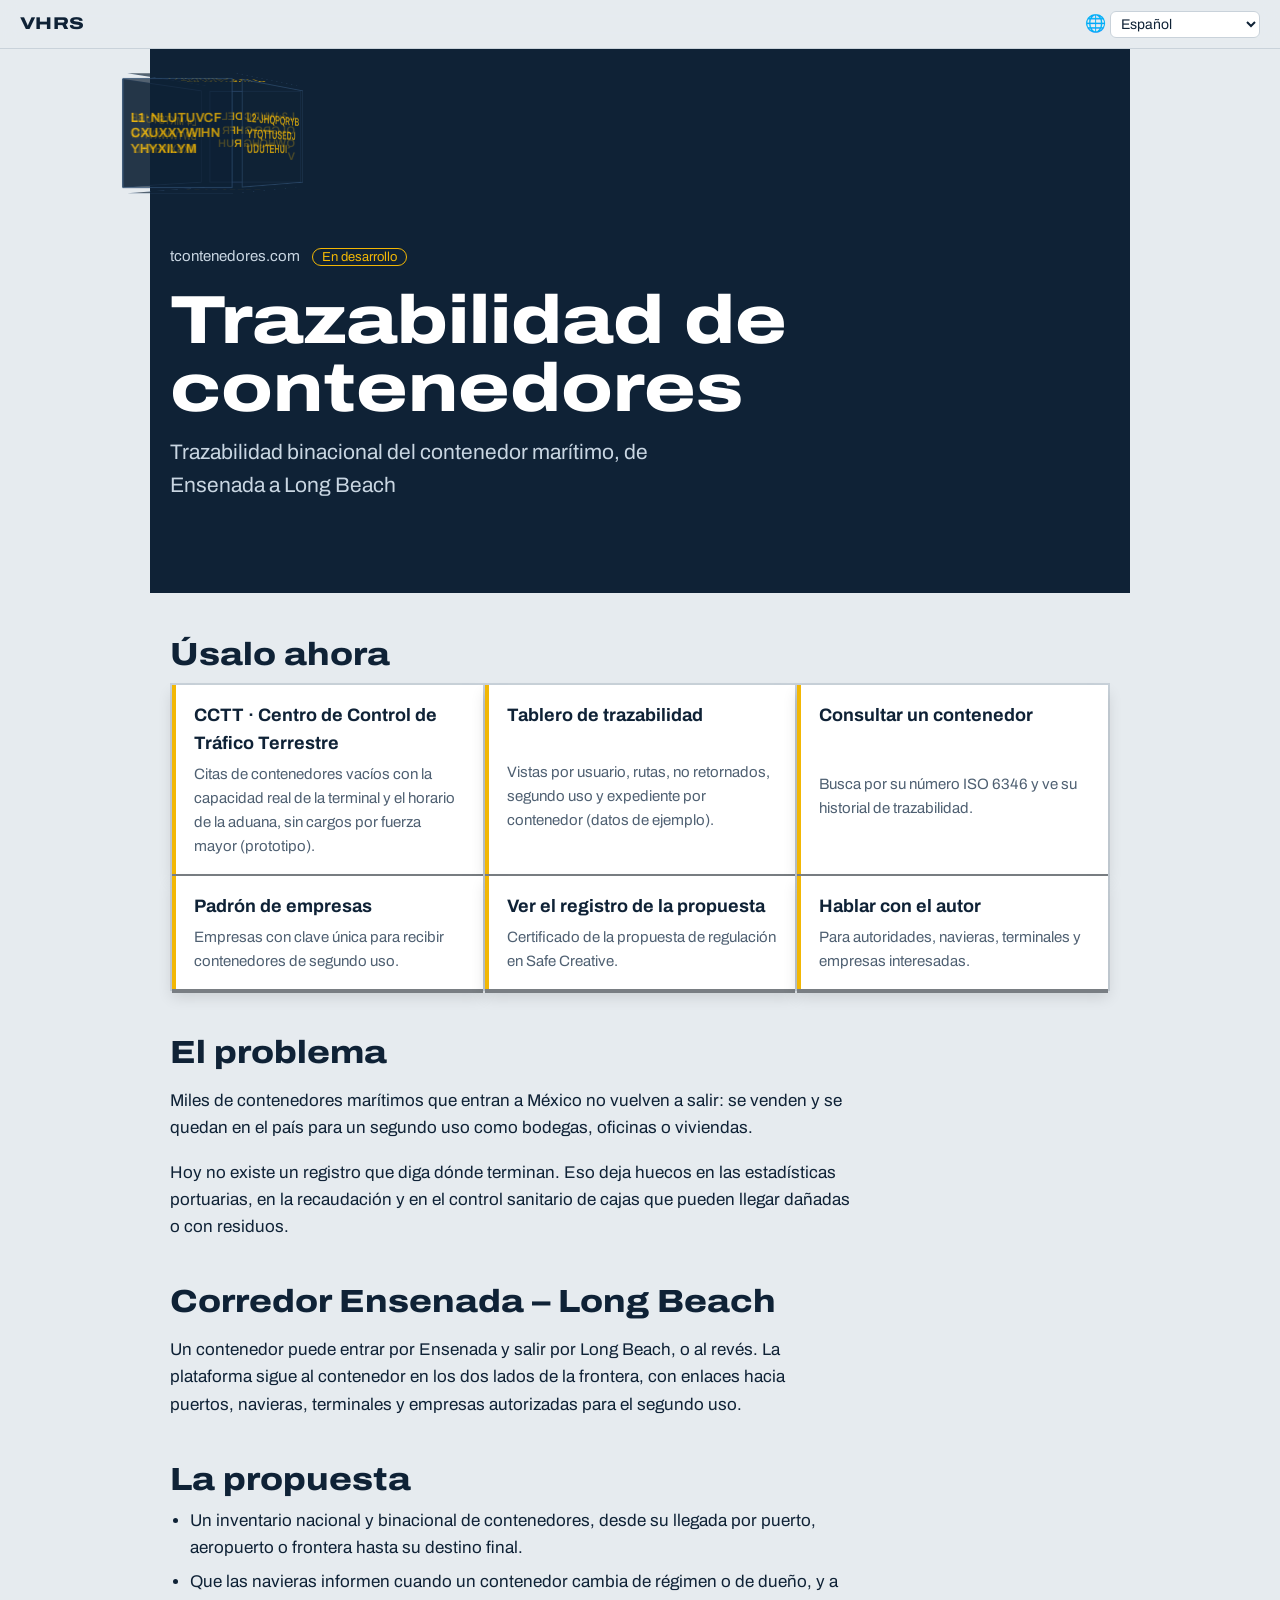
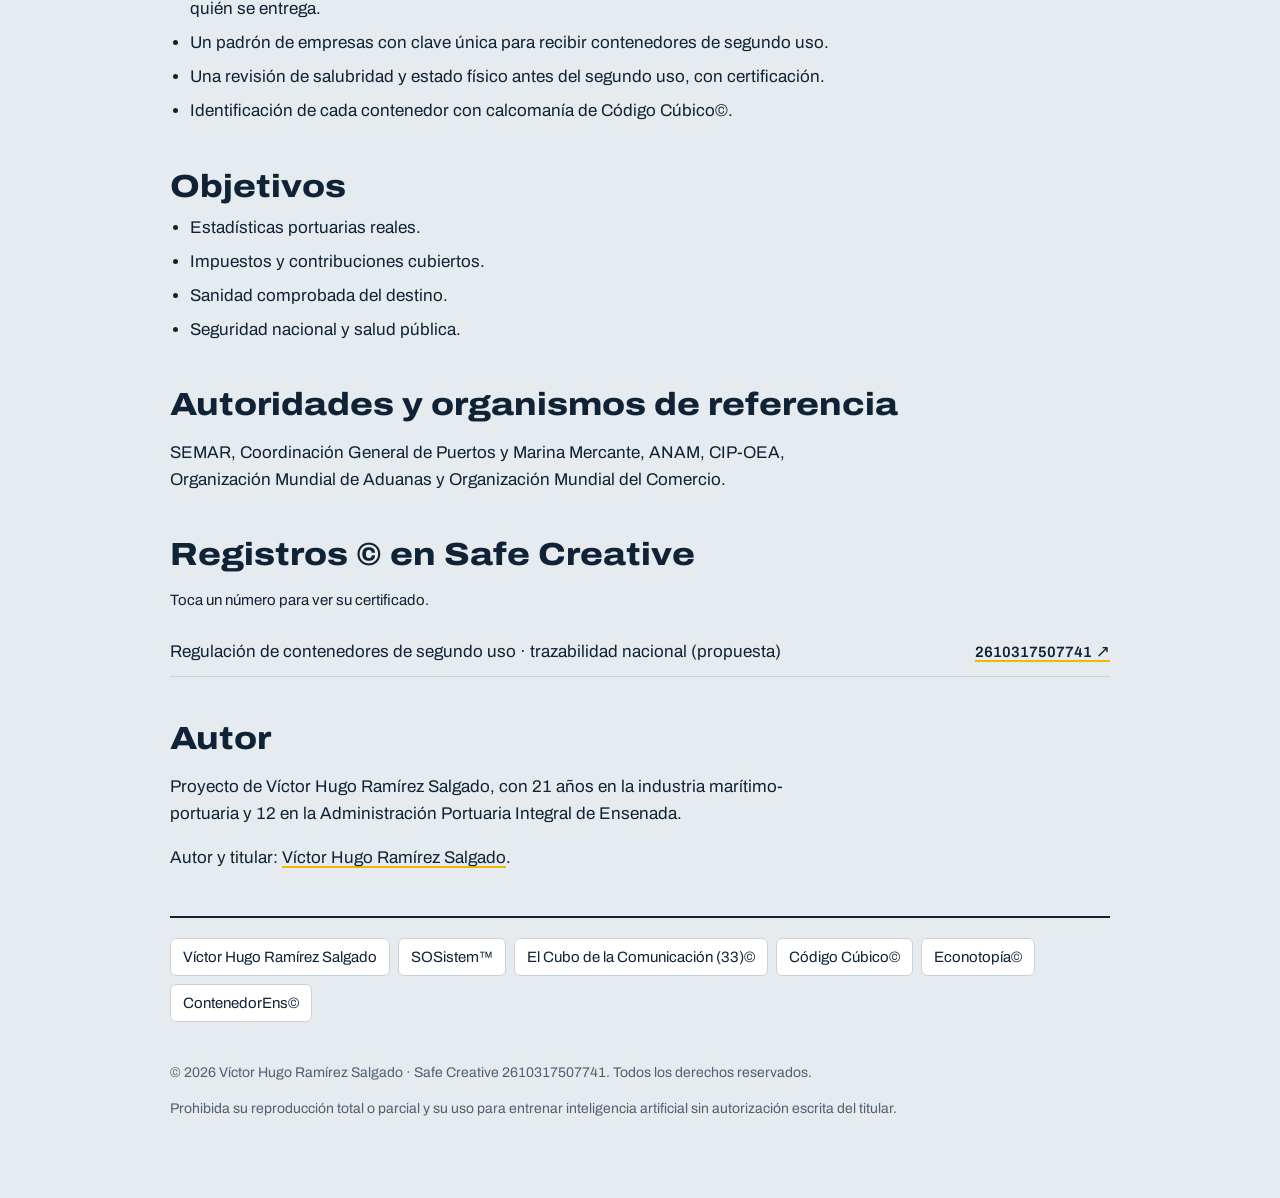
==== commit dd423794: "Portada: acceso al CCTT en «Úsalo ahora» Asistencia-IA" ====
--- a/index.html
+++ b/index.html
@@ -31,7 +31,7 @@
     <p class="lema">Trazabilidad binacional del contenedor marítimo, de Ensenada a Long Beach</p>
     <p class="morse-linea" id="morse" aria-live="polite"></p>
   </section>
-  <section class="usar"><h2>Úsalo ahora</h2><div class="herr"><a class="herr-i" href="tablero/"><b>Tablero de trazabilidad</b><span>Vistas por usuario, rutas, no retornados, segundo uso y expediente por contenedor (datos de ejemplo).</span></a><a class="herr-i" href="consulta/" target="_blank" rel="noopener"><b>Consultar un contenedor</b><span>Busca por su número ISO 6346 y ve su historial de trazabilidad.</span></a><a class="herr-i" href="consulta/" target="_blank" rel="noopener"><b>Padrón de empresas</b><span>Empresas con clave única para recibir contenedores de segundo uso.</span></a><a class="herr-i" href="https://www.safecreative.org/work/2610317507741" target="_blank" rel="noopener"><b>Ver el registro de la propuesta</b><span>Certificado de la propuesta de regulación en Safe Creative.</span></a><a class="herr-i" href="https://victorhugoramirezsalgado.com/cv/" target="_blank" rel="noopener"><b>Hablar con el autor</b><span>Para autoridades, navieras, terminales y empresas interesadas.</span></a></div></section>
+  <section class="usar"><h2>Úsalo ahora</h2><div class="herr"><a class="herr-i" href="cctt/"><b>CCTT · Centro de Control de Tráfico Terrestre</b><span>Citas de contenedores vacíos con la capacidad real de la terminal y el horario de la aduana, sin cargos por fuerza mayor (prototipo).</span></a><a class="herr-i" href="tablero/"><b>Tablero de trazabilidad</b><span>Vistas por usuario, rutas, no retornados, segundo uso y expediente por contenedor (datos de ejemplo).</span></a><a class="herr-i" href="consulta/" target="_blank" rel="noopener"><b>Consultar un contenedor</b><span>Busca por su número ISO 6346 y ve su historial de trazabilidad.</span></a><a class="herr-i" href="consulta/" target="_blank" rel="noopener"><b>Padrón de empresas</b><span>Empresas con clave única para recibir contenedores de segundo uso.</span></a><a class="herr-i" href="https://www.safecreative.org/work/2610317507741" target="_blank" rel="noopener"><b>Ver el registro de la propuesta</b><span>Certificado de la propuesta de regulación en Safe Creative.</span></a><a class="herr-i" href="https://victorhugoramirezsalgado.com/cv/" target="_blank" rel="noopener"><b>Hablar con el autor</b><span>Para autoridades, navieras, terminales y empresas interesadas.</span></a></div></section>
   <section><h2>El problema</h2><p>Miles de contenedores marítimos que entran a México no vuelven a salir: se venden y se quedan en el país para un segundo uso como bodegas, oficinas o viviendas.</p><p>Hoy no existe un registro que diga dónde terminan. Eso deja huecos en las estadísticas portuarias, en la recaudación y en el control sanitario de cajas que pueden llegar dañadas o con residuos.</p></section><section><h2>Corredor Ensenada – Long Beach</h2><p>Un contenedor puede entrar por Ensenada y salir por Long Beach, o al revés. La plataforma sigue al contenedor en los dos lados de la frontera, con enlaces hacia puertos, navieras, terminales y empresas autorizadas para el segundo uso.</p></section><section><h2>La propuesta</h2><ul class="puntos"><li>Un inventario nacional y binacional de contenedores, desde su llegada por puerto, aeropuerto o frontera hasta su destino final.</li><li>Que las navieras informen cuando un contenedor cambia de régimen o de dueño, y a quién se entrega.</li><li>Un padrón de empresas con clave única para recibir contenedores de segundo uso.</li><li>Una revisión de salubridad y estado físico antes del segundo uso, con certificación.</li><li>Identificación de cada contenedor con calcomanía de Código Cúbico©.</li></ul></section><section><h2>Objetivos</h2><ul class="puntos"><li>Estadísticas portuarias reales.</li><li>Impuestos y contribuciones cubiertos.</li><li>Sanidad comprobada del destino.</li><li>Seguridad nacional y salud pública.</li></ul></section><section><h2>Autoridades y organismos de referencia</h2><p>SEMAR, Coordinación General de Puertos y Marina Mercante, ANAM, CIP-OEA, Organización Mundial de Aduanas y Organización Mundial del Comercio.</p></section>
   <section><h2>Registros © en Safe Creative</h2>
     <p class="nota">Toca un número para ver su certificado.</p>
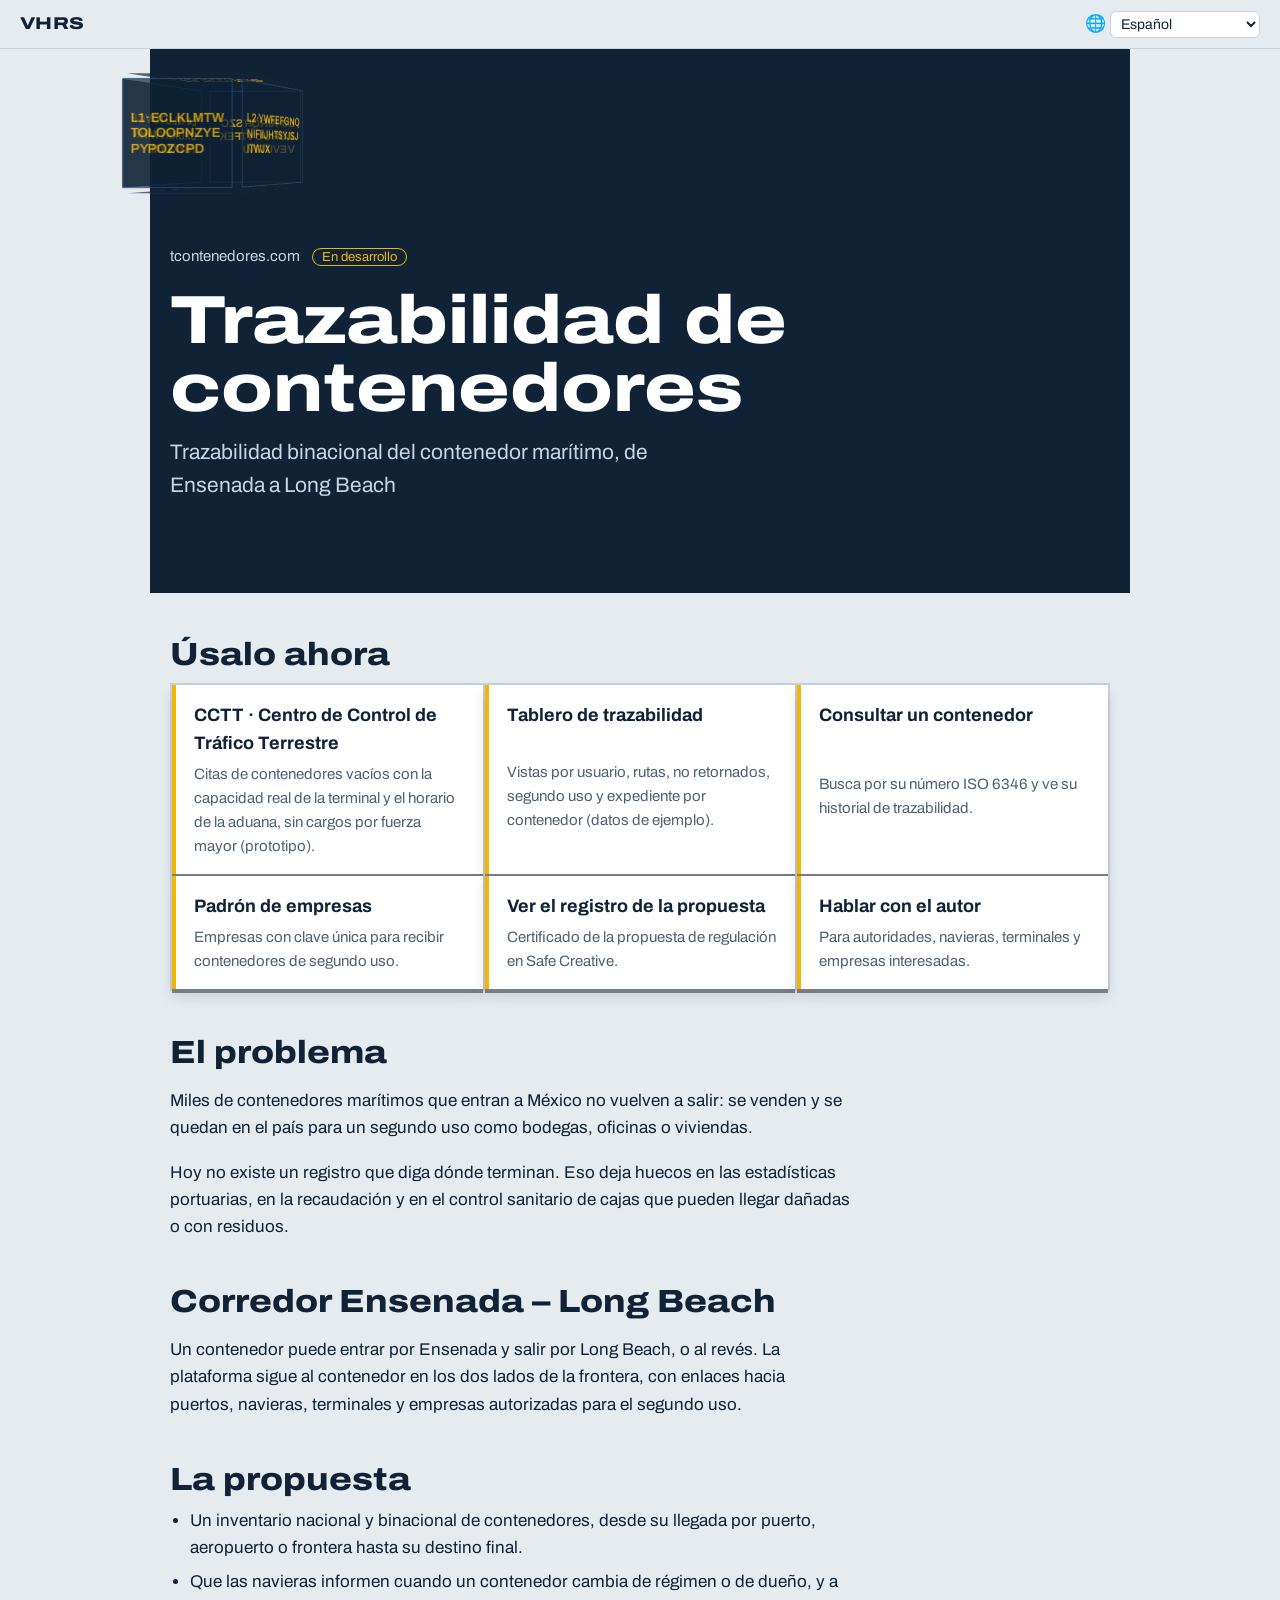
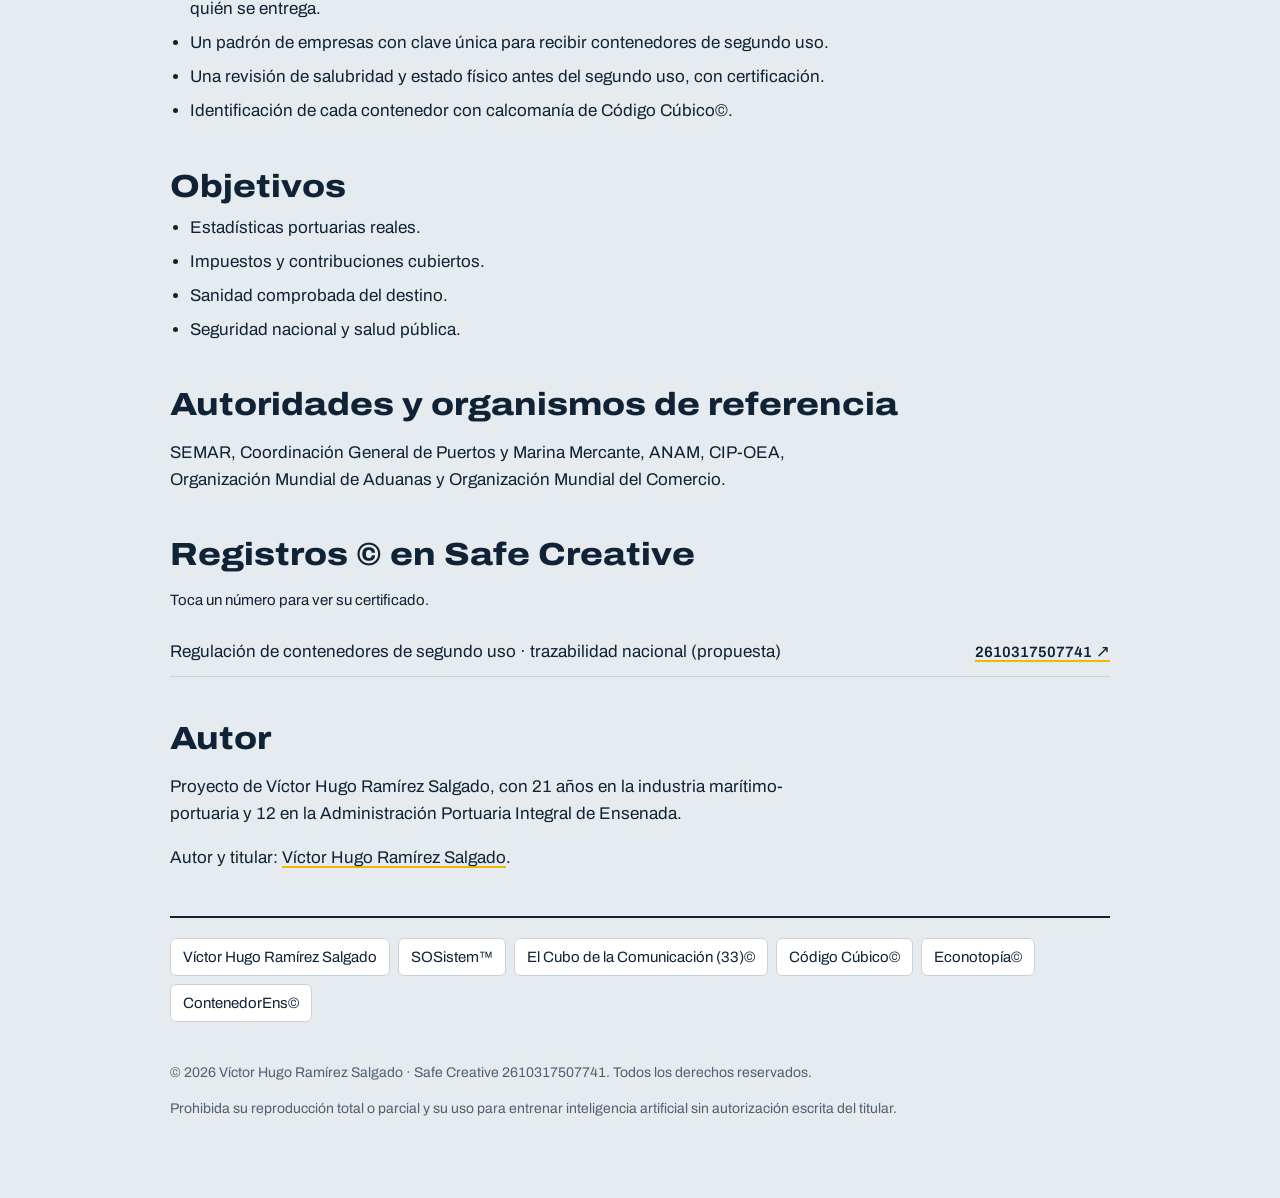
==== commit ea423924: "Enlace al canal RSS de registro de actualizaciones (Safe Creative) Asistencia-IA" ====
--- a/index.html
+++ b/index.html
@@ -13,6 +13,7 @@
 <link rel="preconnect" href="https://fonts.googleapis.com"><link href="https://fonts.googleapis.com/css2?family=Archivo:wdth,wght@100..125,400..800&display=swap" rel="stylesheet">
 <link rel="stylesheet" href="estilo.css">
 <script type="application/ld+json">{"@context": "https://schema.org", "@type": "CreativeWork", "name": "Trazabilidad de contenedores", "description": "Trazabilidad de contenedores: sistema y propuesta de rastreo e inventario de contenedores marítimos de segundo uso, con corredor binacional Ensenada–Long Beach. Obra de Víctor Hugo Ramírez Salgado.", "url": "https://tcontenedores.com/", "author": {"@type": "Person", "name": "Víctor Hugo Ramírez Salgado", "url": "https://victorhugoramirezsalgado.com"}, "copyrightHolder": {"@type": "Person", "name": "Víctor Hugo Ramírez Salgado"}, "copyrightYear": 2026, "inLanguage": "es"}</script>
+<link rel="alternate" type="application/rss+xml" title="Registro de actualizaciones · Víctor Hugo Ramírez Salgado" href="https://victorhugoramirezsalgado.com/registro.xml">
 </head>
 <body>
 <header class="barra">
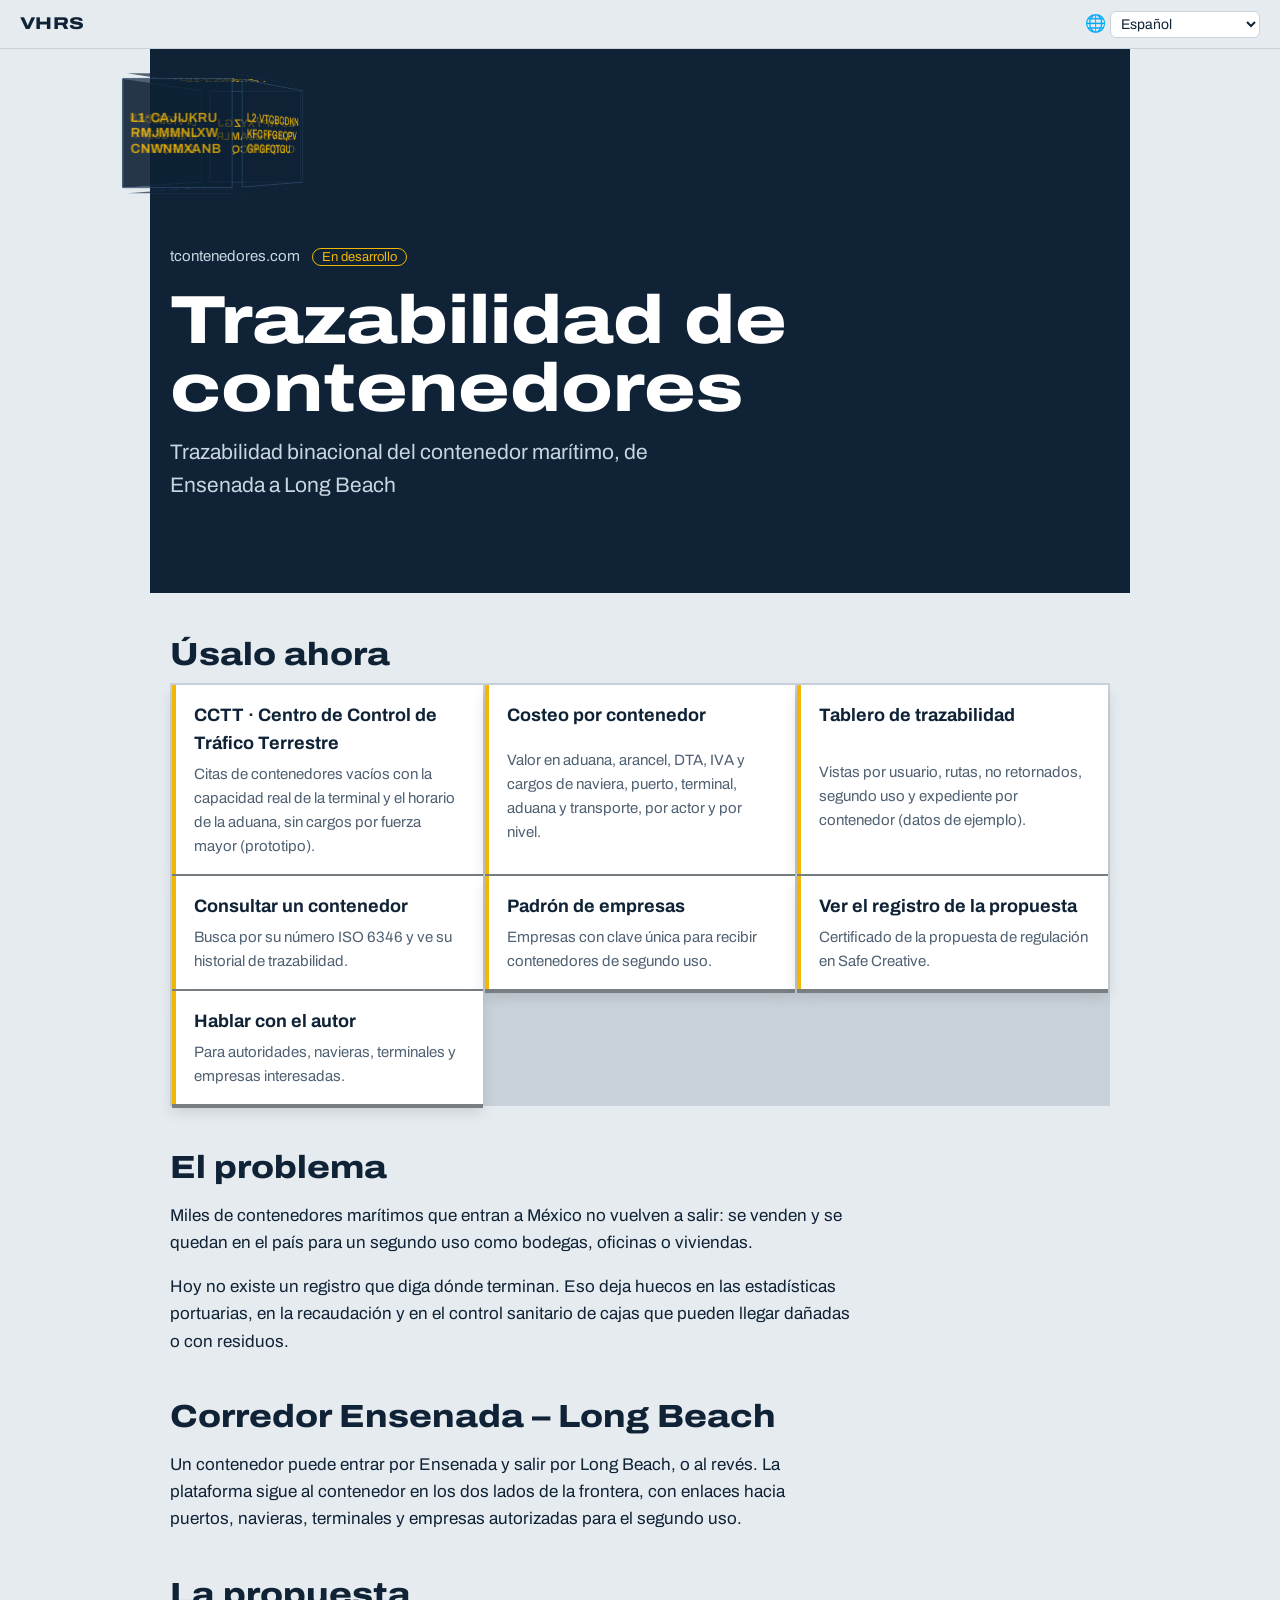
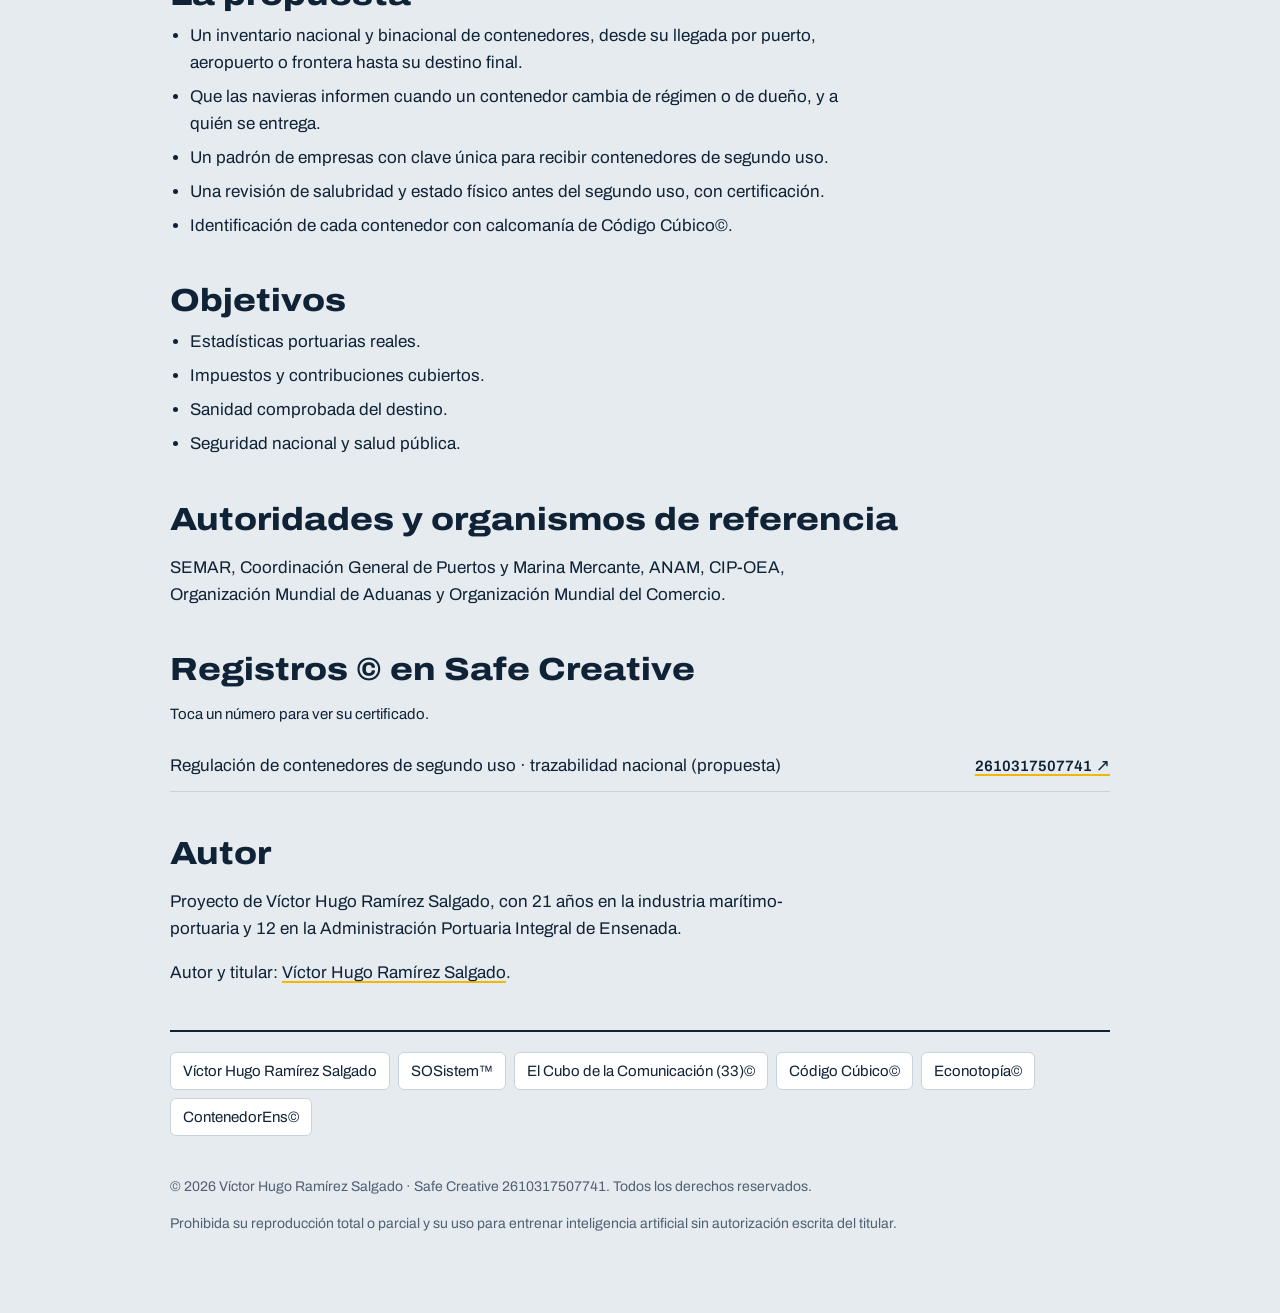
==== commit a7839d80: "Costeo por contenedor: módulo de costos puerta a puerta (valor en aduana, IGI, DTA, IVA y cargos por" ====
--- a/index.html
+++ b/index.html
@@ -32,7 +32,7 @@
     <p class="lema">Trazabilidad binacional del contenedor marítimo, de Ensenada a Long Beach</p>
     <p class="morse-linea" id="morse" aria-live="polite"></p>
   </section>
-  <section class="usar"><h2>Úsalo ahora</h2><div class="herr"><a class="herr-i" href="cctt/"><b>CCTT · Centro de Control de Tráfico Terrestre</b><span>Citas de contenedores vacíos con la capacidad real de la terminal y el horario de la aduana, sin cargos por fuerza mayor (prototipo).</span></a><a class="herr-i" href="tablero/"><b>Tablero de trazabilidad</b><span>Vistas por usuario, rutas, no retornados, segundo uso y expediente por contenedor (datos de ejemplo).</span></a><a class="herr-i" href="consulta/" target="_blank" rel="noopener"><b>Consultar un contenedor</b><span>Busca por su número ISO 6346 y ve su historial de trazabilidad.</span></a><a class="herr-i" href="consulta/" target="_blank" rel="noopener"><b>Padrón de empresas</b><span>Empresas con clave única para recibir contenedores de segundo uso.</span></a><a class="herr-i" href="https://www.safecreative.org/work/2610317507741" target="_blank" rel="noopener"><b>Ver el registro de la propuesta</b><span>Certificado de la propuesta de regulación en Safe Creative.</span></a><a class="herr-i" href="https://victorhugoramirezsalgado.com/cv/" target="_blank" rel="noopener"><b>Hablar con el autor</b><span>Para autoridades, navieras, terminales y empresas interesadas.</span></a></div></section>
+  <section class="usar"><h2>Úsalo ahora</h2><div class="herr"><a class="herr-i" href="cctt/"><b>CCTT · Centro de Control de Tráfico Terrestre</b><span>Citas de contenedores vacíos con la capacidad real de la terminal y el horario de la aduana, sin cargos por fuerza mayor (prototipo).</span></a><a class="herr-i" href="costos/"><b>Costeo por contenedor</b><span>Valor en aduana, arancel, DTA, IVA y cargos de naviera, puerto, terminal, aduana y transporte, por actor y por nivel.</span></a><a class="herr-i" href="tablero/"><b>Tablero de trazabilidad</b><span>Vistas por usuario, rutas, no retornados, segundo uso y expediente por contenedor (datos de ejemplo).</span></a><a class="herr-i" href="consulta/" target="_blank" rel="noopener"><b>Consultar un contenedor</b><span>Busca por su número ISO 6346 y ve su historial de trazabilidad.</span></a><a class="herr-i" href="consulta/" target="_blank" rel="noopener"><b>Padrón de empresas</b><span>Empresas con clave única para recibir contenedores de segundo uso.</span></a><a class="herr-i" href="https://www.safecreative.org/work/2610317507741" target="_blank" rel="noopener"><b>Ver el registro de la propuesta</b><span>Certificado de la propuesta de regulación en Safe Creative.</span></a><a class="herr-i" href="https://victorhugoramirezsalgado.com/cv/" target="_blank" rel="noopener"><b>Hablar con el autor</b><span>Para autoridades, navieras, terminales y empresas interesadas.</span></a></div></section>
   <section><h2>El problema</h2><p>Miles de contenedores marítimos que entran a México no vuelven a salir: se venden y se quedan en el país para un segundo uso como bodegas, oficinas o viviendas.</p><p>Hoy no existe un registro que diga dónde terminan. Eso deja huecos en las estadísticas portuarias, en la recaudación y en el control sanitario de cajas que pueden llegar dañadas o con residuos.</p></section><section><h2>Corredor Ensenada – Long Beach</h2><p>Un contenedor puede entrar por Ensenada y salir por Long Beach, o al revés. La plataforma sigue al contenedor en los dos lados de la frontera, con enlaces hacia puertos, navieras, terminales y empresas autorizadas para el segundo uso.</p></section><section><h2>La propuesta</h2><ul class="puntos"><li>Un inventario nacional y binacional de contenedores, desde su llegada por puerto, aeropuerto o frontera hasta su destino final.</li><li>Que las navieras informen cuando un contenedor cambia de régimen o de dueño, y a quién se entrega.</li><li>Un padrón de empresas con clave única para recibir contenedores de segundo uso.</li><li>Una revisión de salubridad y estado físico antes del segundo uso, con certificación.</li><li>Identificación de cada contenedor con calcomanía de Código Cúbico©.</li></ul></section><section><h2>Objetivos</h2><ul class="puntos"><li>Estadísticas portuarias reales.</li><li>Impuestos y contribuciones cubiertos.</li><li>Sanidad comprobada del destino.</li><li>Seguridad nacional y salud pública.</li></ul></section><section><h2>Autoridades y organismos de referencia</h2><p>SEMAR, Coordinación General de Puertos y Marina Mercante, ANAM, CIP-OEA, Organización Mundial de Aduanas y Organización Mundial del Comercio.</p></section>
   <section><h2>Registros © en Safe Creative</h2>
     <p class="nota">Toca un número para ver su certificado.</p>
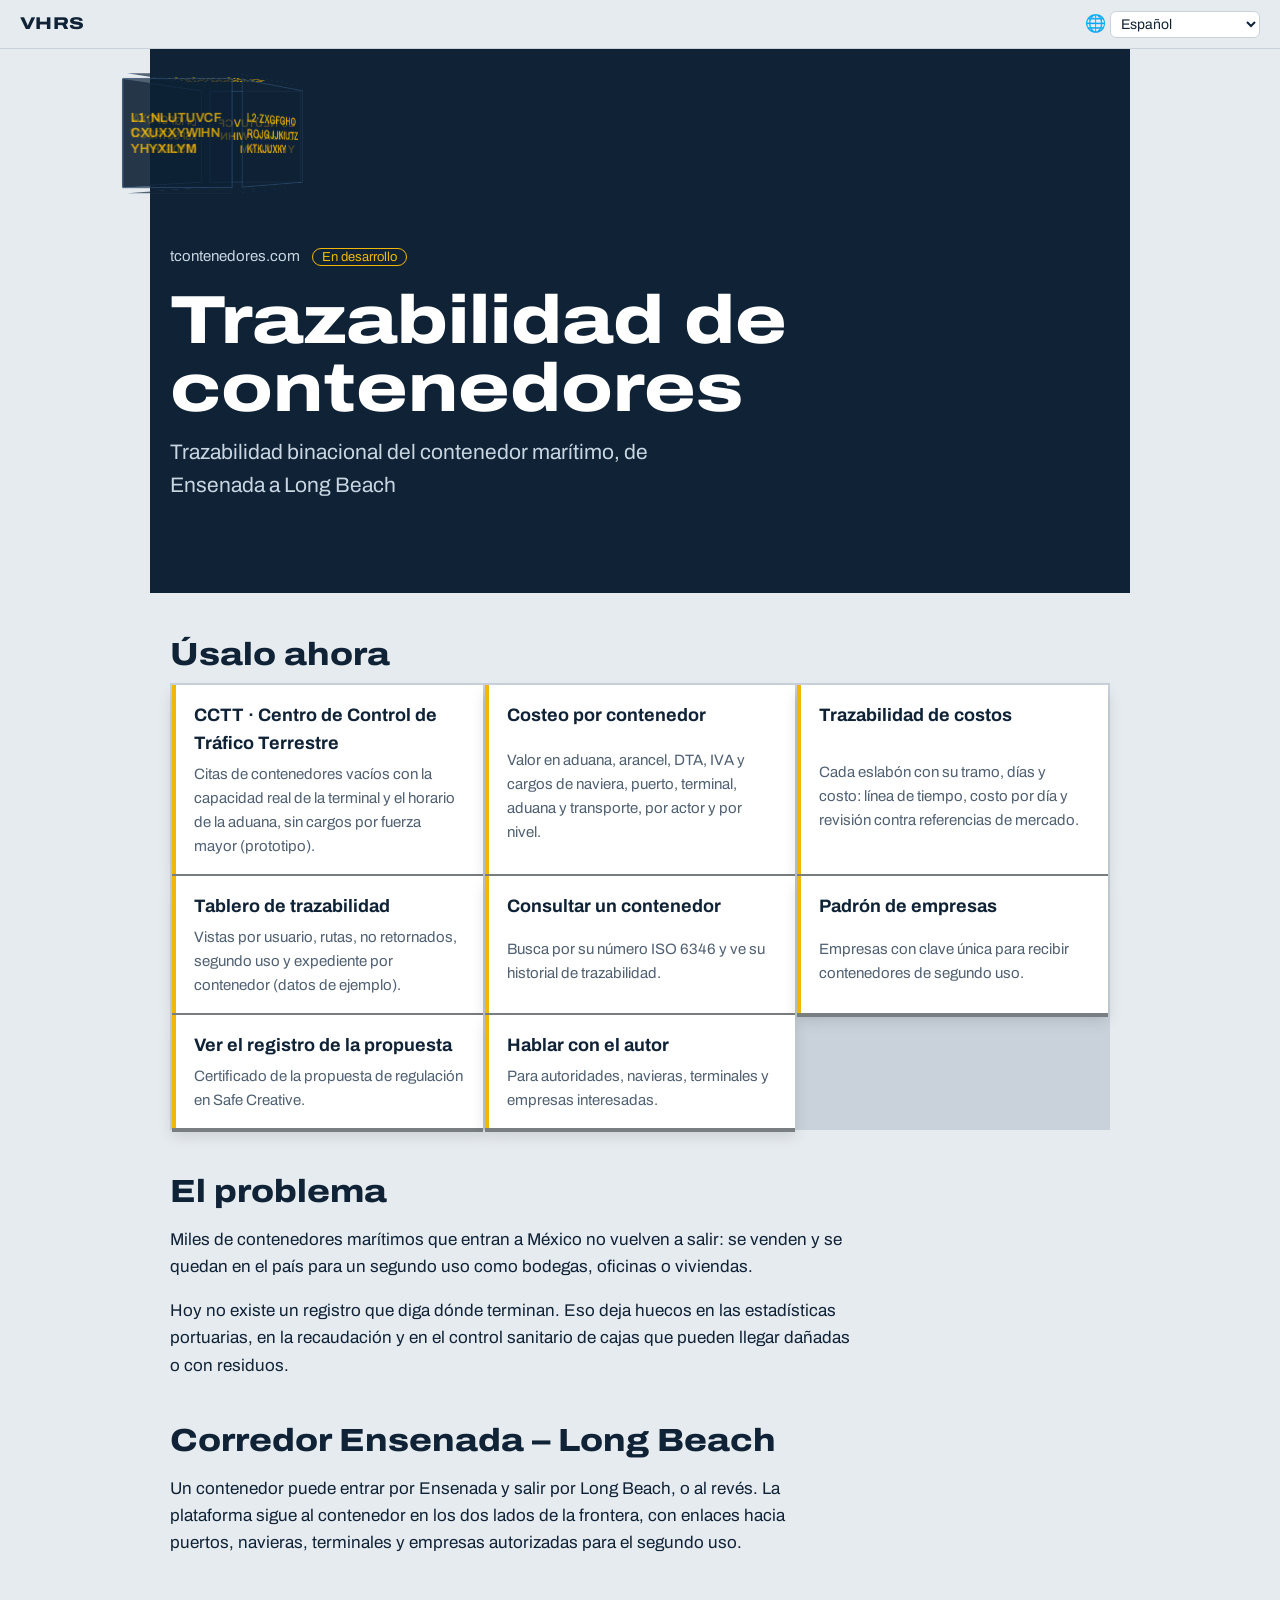
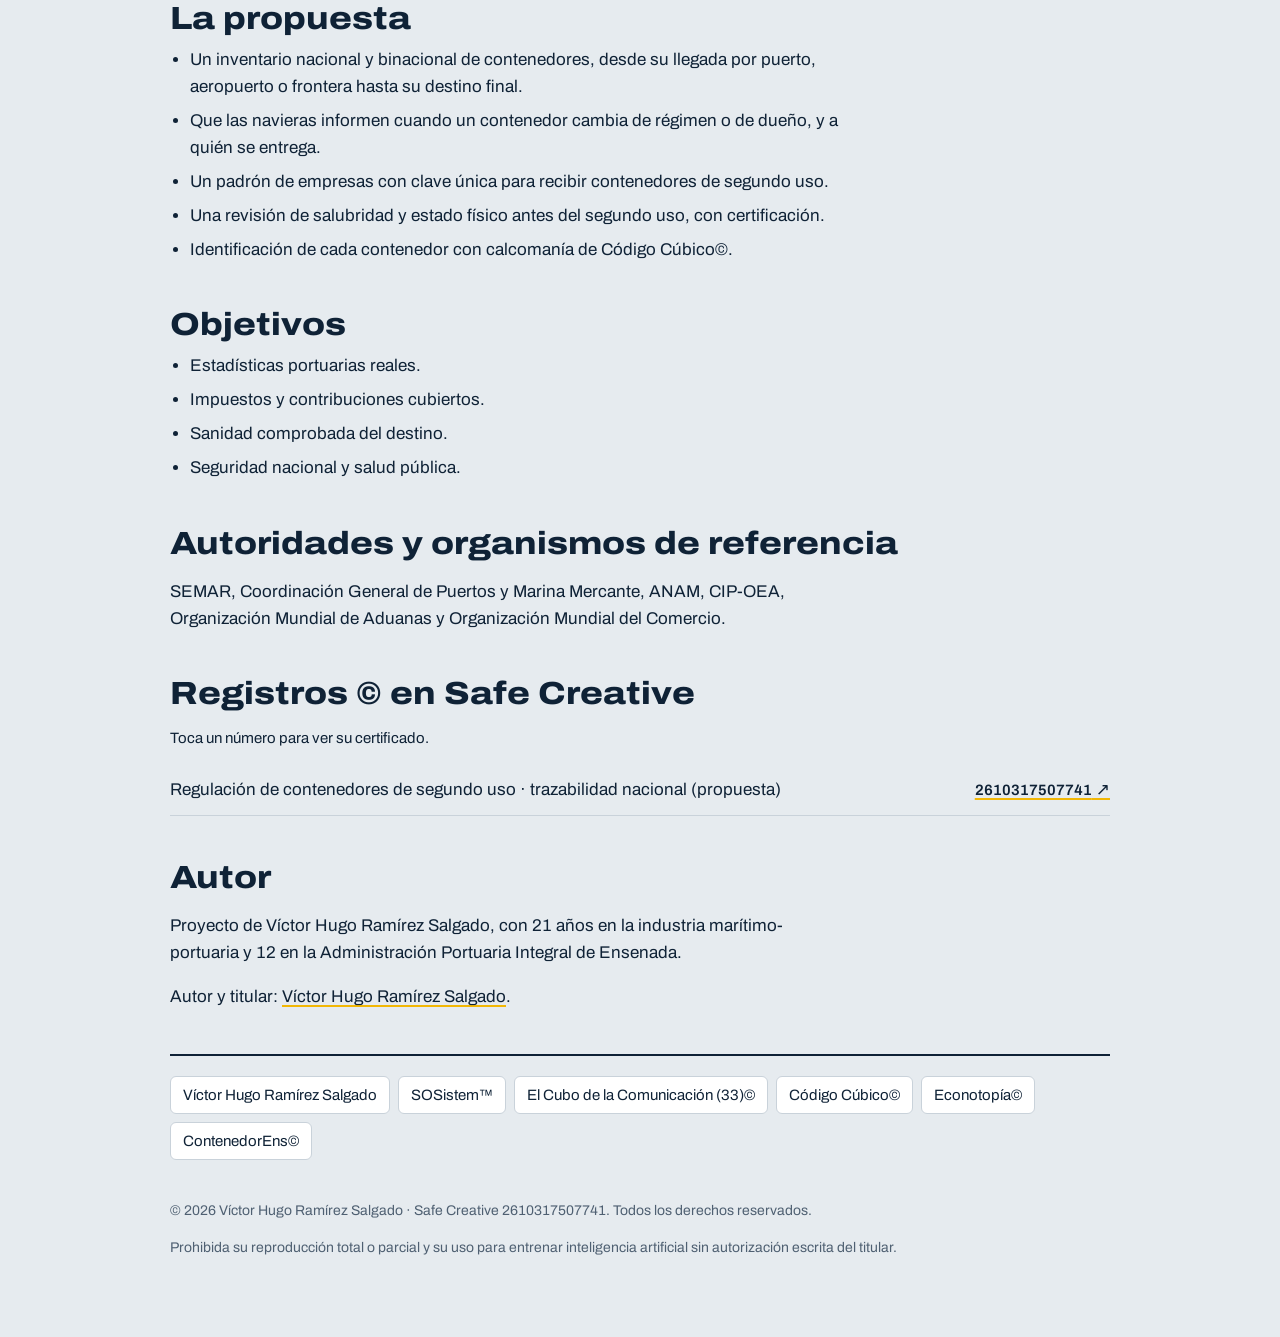
==== commit cd2831a6: "Trazabilidad de costos: pestaña con eslabones por tramo, días, costos, línea de tiempo y revisión co" ====
--- a/index.html
+++ b/index.html
@@ -32,7 +32,7 @@
     <p class="lema">Trazabilidad binacional del contenedor marítimo, de Ensenada a Long Beach</p>
     <p class="morse-linea" id="morse" aria-live="polite"></p>
   </section>
-  <section class="usar"><h2>Úsalo ahora</h2><div class="herr"><a class="herr-i" href="cctt/"><b>CCTT · Centro de Control de Tráfico Terrestre</b><span>Citas de contenedores vacíos con la capacidad real de la terminal y el horario de la aduana, sin cargos por fuerza mayor (prototipo).</span></a><a class="herr-i" href="costos/"><b>Costeo por contenedor</b><span>Valor en aduana, arancel, DTA, IVA y cargos de naviera, puerto, terminal, aduana y transporte, por actor y por nivel.</span></a><a class="herr-i" href="tablero/"><b>Tablero de trazabilidad</b><span>Vistas por usuario, rutas, no retornados, segundo uso y expediente por contenedor (datos de ejemplo).</span></a><a class="herr-i" href="consulta/" target="_blank" rel="noopener"><b>Consultar un contenedor</b><span>Busca por su número ISO 6346 y ve su historial de trazabilidad.</span></a><a class="herr-i" href="consulta/" target="_blank" rel="noopener"><b>Padrón de empresas</b><span>Empresas con clave única para recibir contenedores de segundo uso.</span></a><a class="herr-i" href="https://www.safecreative.org/work/2610317507741" target="_blank" rel="noopener"><b>Ver el registro de la propuesta</b><span>Certificado de la propuesta de regulación en Safe Creative.</span></a><a class="herr-i" href="https://victorhugoramirezsalgado.com/cv/" target="_blank" rel="noopener"><b>Hablar con el autor</b><span>Para autoridades, navieras, terminales y empresas interesadas.</span></a></div></section>
+  <section class="usar"><h2>Úsalo ahora</h2><div class="herr"><a class="herr-i" href="cctt/"><b>CCTT · Centro de Control de Tráfico Terrestre</b><span>Citas de contenedores vacíos con la capacidad real de la terminal y el horario de la aduana, sin cargos por fuerza mayor (prototipo).</span></a><a class="herr-i" href="costos/"><b>Costeo por contenedor</b><span>Valor en aduana, arancel, DTA, IVA y cargos de naviera, puerto, terminal, aduana y transporte, por actor y por nivel.</span></a><a class="herr-i" href="costos/#trazabilidad"><b>Trazabilidad de costos</b><span>Cada eslabón con su tramo, días y costo: línea de tiempo, costo por día y revisión contra referencias de mercado.</span></a><a class="herr-i" href="tablero/"><b>Tablero de trazabilidad</b><span>Vistas por usuario, rutas, no retornados, segundo uso y expediente por contenedor (datos de ejemplo).</span></a><a class="herr-i" href="consulta/" target="_blank" rel="noopener"><b>Consultar un contenedor</b><span>Busca por su número ISO 6346 y ve su historial de trazabilidad.</span></a><a class="herr-i" href="consulta/" target="_blank" rel="noopener"><b>Padrón de empresas</b><span>Empresas con clave única para recibir contenedores de segundo uso.</span></a><a class="herr-i" href="https://www.safecreative.org/work/2610317507741" target="_blank" rel="noopener"><b>Ver el registro de la propuesta</b><span>Certificado de la propuesta de regulación en Safe Creative.</span></a><a class="herr-i" href="https://victorhugoramirezsalgado.com/cv/" target="_blank" rel="noopener"><b>Hablar con el autor</b><span>Para autoridades, navieras, terminales y empresas interesadas.</span></a></div></section>
   <section><h2>El problema</h2><p>Miles de contenedores marítimos que entran a México no vuelven a salir: se venden y se quedan en el país para un segundo uso como bodegas, oficinas o viviendas.</p><p>Hoy no existe un registro que diga dónde terminan. Eso deja huecos en las estadísticas portuarias, en la recaudación y en el control sanitario de cajas que pueden llegar dañadas o con residuos.</p></section><section><h2>Corredor Ensenada – Long Beach</h2><p>Un contenedor puede entrar por Ensenada y salir por Long Beach, o al revés. La plataforma sigue al contenedor en los dos lados de la frontera, con enlaces hacia puertos, navieras, terminales y empresas autorizadas para el segundo uso.</p></section><section><h2>La propuesta</h2><ul class="puntos"><li>Un inventario nacional y binacional de contenedores, desde su llegada por puerto, aeropuerto o frontera hasta su destino final.</li><li>Que las navieras informen cuando un contenedor cambia de régimen o de dueño, y a quién se entrega.</li><li>Un padrón de empresas con clave única para recibir contenedores de segundo uso.</li><li>Una revisión de salubridad y estado físico antes del segundo uso, con certificación.</li><li>Identificación de cada contenedor con calcomanía de Código Cúbico©.</li></ul></section><section><h2>Objetivos</h2><ul class="puntos"><li>Estadísticas portuarias reales.</li><li>Impuestos y contribuciones cubiertos.</li><li>Sanidad comprobada del destino.</li><li>Seguridad nacional y salud pública.</li></ul></section><section><h2>Autoridades y organismos de referencia</h2><p>SEMAR, Coordinación General de Puertos y Marina Mercante, ANAM, CIP-OEA, Organización Mundial de Aduanas y Organización Mundial del Comercio.</p></section>
   <section><h2>Registros © en Safe Creative</h2>
     <p class="nota">Toca un número para ver su certificado.</p>
